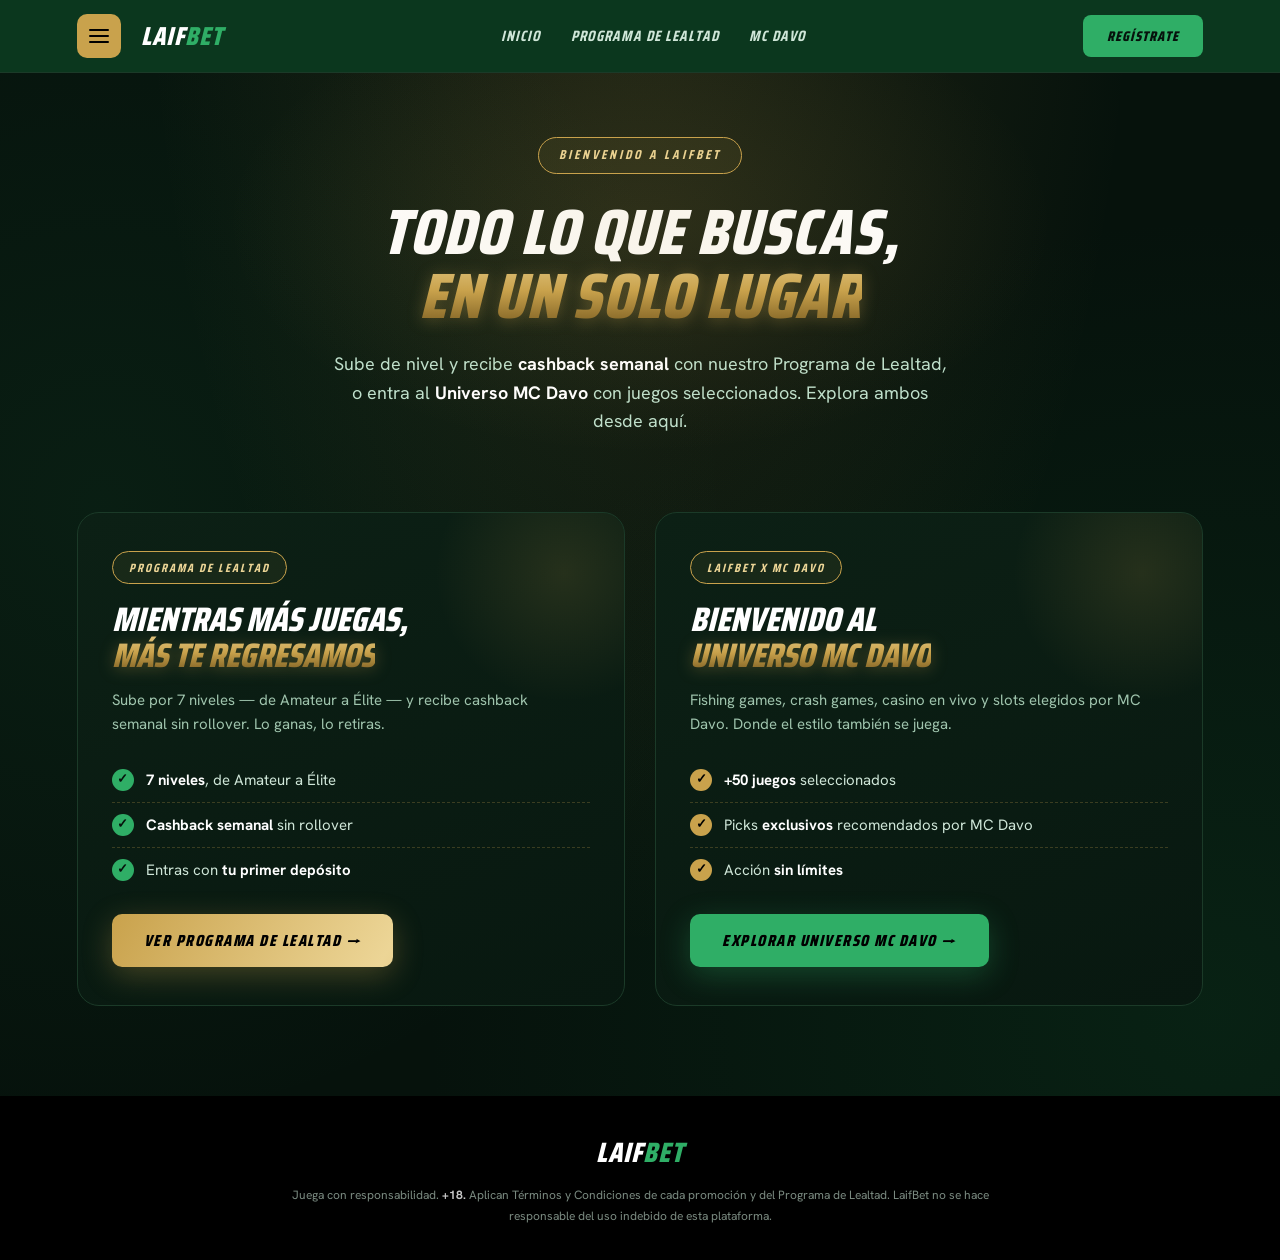
==== index.html @ 5bca25ac "Update title and meta description for LaifBet landing page; enhance navbar and hero section styles f" ====
<!DOCTYPE html>
<html lang="es">
<head>
<meta charset="UTF-8">
<meta name="viewport" content="width=device-width, initial-scale=1.0">
<title>LaifBet — Programa de Lealtad y Universo MC Davo</title>
<meta name="description" content="Todo LaifBet en un solo lugar: el Programa de Lealtad con cashback semanal y el Universo MC Davo con juegos seleccionados.">
<link rel="preconnect" href="https://fonts.googleapis.com">
<link rel="preconnect" href="https://fonts.gstatic.com" crossorigin>
<link href="https://fonts.googleapis.com/css2?family=Saira+Condensed:ital,wght@0,600;0,700;0,800;1,700;1,800&family=Hanken+Grotesk:wght@400;500;600;700;800&display=swap" rel="stylesheet">
<style>
  :root{
    --verde:#0F502B; --verde-osc:#0B371E; --negro:#000; --gris:#D9D9D9; --blanco:#fff;
    --verde-luz:#2FAE66; --oro:#C9A24C; --oro-brillo:#ECD596;
    --fondo:#06120C; --panel:#0C2015; --borde:#1B3A28;
  }
  *{box-sizing:border-box;margin:0;padding:0}
  html{scroll-behavior:smooth}
  body{font-family:'Hanken Grotesk',sans-serif;background:var(--fondo);color:#fff;line-height:1.6;overflow-x:hidden;
    background-image:
      radial-gradient(ellipse at 50% -10%, rgba(201,162,76,.14), transparent 55%),
      radial-gradient(circle at 8% 40%, rgba(47,174,102,.08), transparent 45%),
      radial-gradient(circle at 95% 80%, rgba(15,80,43,.25), transparent 50%);}
  a{color:inherit}
  .gold{background:linear-gradient(180deg,var(--oro-brillo) 0%,var(--oro) 45%,#8a6b2a 75%,var(--oro-brillo) 100%);-webkit-background-clip:text;background-clip:text;color:transparent;filter:drop-shadow(0 2px 8px rgba(201,162,76,.35))}

  /* ===== NAVBAR ===== */
  .topbar{background:var(--verde-osc);border-bottom:1px solid var(--borde);position:sticky;top:0;z-index:100}
  .topbar-inner{max-width:1300px;margin:0 auto;display:flex;align-items:center;justify-content:space-between;padding:14px 6vw;gap:20px}
  .burger{display:flex;flex-direction:column;justify-content:center;align-items:center;gap:4px;width:44px;height:44px;background:var(--oro);border:none;border-radius:10px;cursor:pointer;flex-shrink:0}
  .burger span{width:20px;height:2px;background:var(--negro);border-radius:2px}
  .logo{font-family:'Saira Condensed',sans-serif;font-style:italic;font-weight:800;font-size:26px;letter-spacing:1px;white-space:nowrap}
  .logo span{color:var(--verde-luz)}
  .main-nav{display:flex;gap:30px;flex:1;justify-content:center}
  .main-nav a{font-family:'Saira Condensed',sans-serif;font-style:italic;font-weight:700;text-transform:uppercase;letter-spacing:1px;font-size:15px;color:#cfe6d8;position:relative;text-decoration:none;padding:6px 0}
  .main-nav a:hover{color:var(--verde-luz)}
  .nav-cta{background:var(--verde-luz);color:var(--fondo);font-family:'Saira Condensed',sans-serif;font-style:italic;font-weight:800;text-transform:uppercase;letter-spacing:1px;padding:10px 24px;border-radius:8px;text-decoration:none;font-size:14px;transition:.2s;white-space:nowrap}
  .nav-cta:hover{background:var(--oro);color:var(--negro)}
  .mobile-nav{display:none;flex-direction:column;background:var(--verde-osc);border-top:1px solid var(--borde);padding:10px 6vw 20px}
  .mobile-nav a{padding:14px 0;font-family:'Saira Condensed',sans-serif;font-style:italic;font-weight:700;text-transform:uppercase;letter-spacing:1px;font-size:15px;color:#cfe6d8;border-bottom:1px solid var(--borde);text-decoration:none}
  .mobile-nav .nav-cta{display:inline-block;margin-top:14px;text-align:center}
  .topbar.open .mobile-nav{display:flex}

  /* ===== HERO ===== */
  .hero{text-align:center;padding:64px 6vw 56px;position:relative;max-width:1000px;margin:0 auto}
  .hero::before{content:"";position:absolute;top:-100px;left:50%;transform:translateX(-50%);width:900px;height:500px;
    background:radial-gradient(ellipse, rgba(201,162,76,.12) 0%, transparent 65%);pointer-events:none}
  .hero .kicker{display:inline-block;border:1px solid var(--oro);color:var(--oro-brillo);font-family:'Saira Condensed',sans-serif;font-style:italic;font-weight:700;letter-spacing:3px;text-transform:uppercase;font-size:13px;padding:7px 20px;border-radius:30px;margin-bottom:26px;background:rgba(201,162,76,.07)}
  .hero h1{font-family:'Saira Condensed',sans-serif;font-style:italic;font-weight:800;text-transform:uppercase;font-size:clamp(36px,6vw,64px);line-height:1;letter-spacing:1px}
  .hero .sub{max-width:620px;margin:22px auto 0;font-size:18px;color:#bfe0cc}
  .hero .sub b{color:#fff}

  /* ===== HUB SECTIONS ===== */
  .hub{padding:20px 6vw 90px;max-width:1300px;margin:0 auto}
  .hub-grid{display:grid;grid-template-columns:1fr 1fr;gap:30px}
  .hub-card{background:linear-gradient(160deg,var(--panel),#081810);border:1px solid var(--borde);border-radius:22px;padding:38px 34px;display:flex;flex-direction:column;position:relative;overflow:hidden;transition:.25s}
  .hub-card:hover{border-color:var(--oro);transform:translateY(-4px)}
  .hub-card::after{content:"";position:absolute;right:-70px;top:-70px;width:260px;height:260px;border-radius:50%;background:radial-gradient(circle,rgba(201,162,76,.14),transparent 70%);pointer-events:none}
  .hub-badge{display:inline-flex;align-self:flex-start;align-items:center;gap:8px;border:1px solid var(--oro);color:var(--oro-brillo);font-family:'Saira Condensed',sans-serif;font-style:italic;font-weight:700;letter-spacing:2px;text-transform:uppercase;font-size:12px;padding:6px 16px;border-radius:30px;background:rgba(201,162,76,.07);margin-bottom:18px}
  .hub-card h2{font-family:'Saira Condensed',sans-serif;font-style:italic;font-weight:800;text-transform:uppercase;font-size:clamp(26px,3vw,34px);line-height:1.05;margin-bottom:14px}
  .hub-card p{color:#9fc4ad;font-size:15px;max-width:460px}
  .checklist{list-style:none;margin:22px 0;position:relative;z-index:2}
  .checklist li{display:flex;align-items:flex-start;gap:12px;padding:10px 0;border-bottom:1px dashed rgba(201,162,76,.25);font-size:15px;color:#cfe6d8}
  .checklist li:last-child{border-bottom:none}
  .checklist li b{color:#fff}
  .check{flex-shrink:0;width:22px;height:22px;border-radius:50%;background:var(--verde-luz);color:var(--fondo);display:flex;align-items:center;justify-content:center;font-size:13px;font-weight:800;margin-top:1px}
  .hub-card.mcdavo .check{background:var(--oro);color:var(--negro)}
  .btn-cta{margin-top:auto;align-self:flex-start;background:linear-gradient(120deg,var(--oro) 0%,var(--oro-brillo) 50%,var(--oro) 100%);background-size:200%;color:var(--negro);font-family:'Saira Condensed',sans-serif;font-style:italic;font-weight:800;text-transform:uppercase;letter-spacing:1.5px;font-size:16px;padding:14px 32px;border-radius:10px;text-decoration:none;box-shadow:0 8px 30px rgba(201,162,76,.3);transition:.3s;position:relative;z-index:2}
  .btn-cta:hover{background-position:100%;transform:translateY(-2px)}
  .btn-cta.alt{background:var(--verde-luz);box-shadow:0 8px 30px rgba(47,174,102,.3)}
  .btn-cta.alt:hover{background:var(--oro);color:var(--negro)}

  /* ===== FOOTER ===== */
  footer{background:var(--negro);padding:34px 6vw;text-align:center}
  footer .logo{font-size:28px;margin-bottom:10px;justify-content:center;display:flex}
  footer .legal{font-size:12px;color:#7a8a80;max-width:720px;margin:0 auto;line-height:1.7}
  footer .legal b{color:#c9c9c9}

  @media(max-width:900px){
    .main-nav{display:none}
    .burger{display:flex}
    .topbar-inner > .nav-cta{display:none}
    .topbar-inner{justify-content:flex-start}
    .hub-grid{grid-template-columns:1fr}
  }
  @media(max-width:560px){
    .topbar-inner{padding:12px 5vw}
    .logo{font-size:22px}
    .hub-card{padding:30px 22px}
  }
</style>
</head>
<body>

<nav class="topbar" id="topbar">
  <div class="topbar-inner">
    <button class="burger" id="burgerBtn" aria-label="Abrir menú" aria-expanded="false">
      <span></span><span></span><span></span>
    </button>
    <div class="logo">LAIF<span>BET</span></div>
    <div class="main-nav">
      <a href="#inicio">Inicio</a>
      <a href="loyalty-program.html">Programa de Lealtad</a>
      <a href="mcddavo.html">MC Davo</a>
    </div>
    <a class="nav-cta" href="https://laifbet.mx">Regístrate</a>
  </div>
  <div class="mobile-nav" id="mobileNav">
    <a href="#inicio">Inicio</a>
    <a href="loyalty-program.html">Programa de Lealtad</a>
    <a href="mcddavo.html">MC Davo</a>
    <a class="nav-cta" href="https://laifbet.mx">Regístrate</a>
  </div>
</nav>

<header class="hero" id="inicio">
  <div class="kicker">Bienvenido a LaifBet</div>
  <h1>Todo lo que buscas,<br><span class="gold">en un solo lugar</span></h1>
  <p class="sub">Sube de nivel y recibe <b>cashback semanal</b> con nuestro Programa de Lealtad, o entra al <b>Universo MC Davo</b> con juegos seleccionados. Explora ambos desde aquí.</p>
</header>

<section class="hub">
  <div class="hub-grid">

    <article class="hub-card loyalty">
      <div class="hub-badge">Programa de Lealtad</div>
      <h2>Mientras más juegas,<br><span class="gold">más te regresamos</span></h2>
      <p>Sube por 7 niveles — de Amateur a Élite — y recibe cashback semanal sin rollover. Lo ganas, lo retiras.</p>
      <ul class="checklist">
        <li><span class="check">✓</span><span><b>7 niveles</b>, de Amateur a Élite</span></li>
        <li><span class="check">✓</span><span><b>Cashback semanal</b> sin rollover</span></li>
        <li><span class="check">✓</span><span>Entras con <b>tu primer depósito</b></span></li>
      </ul>
      <a class="btn-cta" href="loyalty-program.html">Ver Programa de Lealtad →</a>
    </article>

    <article class="hub-card mcdavo">
      <div class="hub-badge">LaifBet x MC Davo</div>
      <h2>Bienvenido al<br><span class="gold">Universo MC Davo</span></h2>
      <p>Fishing games, crash games, casino en vivo y slots elegidos por MC Davo. Donde el estilo también se juega.</p>
      <ul class="checklist">
        <li><span class="check">✓</span><span><b>+50 juegos</b> seleccionados</span></li>
        <li><span class="check">✓</span><span>Picks <b>exclusivos</b> recomendados por MC Davo</span></li>
        <li><span class="check">✓</span><span>Acción <b>sin límites</b></span></li>
      </ul>
      <a class="btn-cta alt" href="mcddavo.html">Explorar Universo MC Davo →</a>
    </article>

  </div>
</section>

<footer>
  <div class="logo">LAIF<span style="color:var(--verde-luz)">BET</span></div>
  <p class="legal">Juega con responsabilidad. <b>+18.</b> Aplican Términos y Condiciones de cada promoción y del Programa de Lealtad. LaifBet no se hace responsable del uso indebido de esta plataforma.</p>
</footer>

<script>
  const topbar = document.getElementById('topbar');
  const burgerBtn = document.getElementById('burgerBtn');
  burgerBtn.addEventListener('click', () => {
    const isOpen = topbar.classList.toggle('open');
    burgerBtn.setAttribute('aria-expanded', isOpen);
  });
  document.querySelectorAll('.mobile-nav a').forEach(a => {
    a.addEventListener('click', () => {
      topbar.classList.remove('open');
      burgerBtn.setAttribute('aria-expanded', 'false');
    });
  });
</script>

</body>
</html>
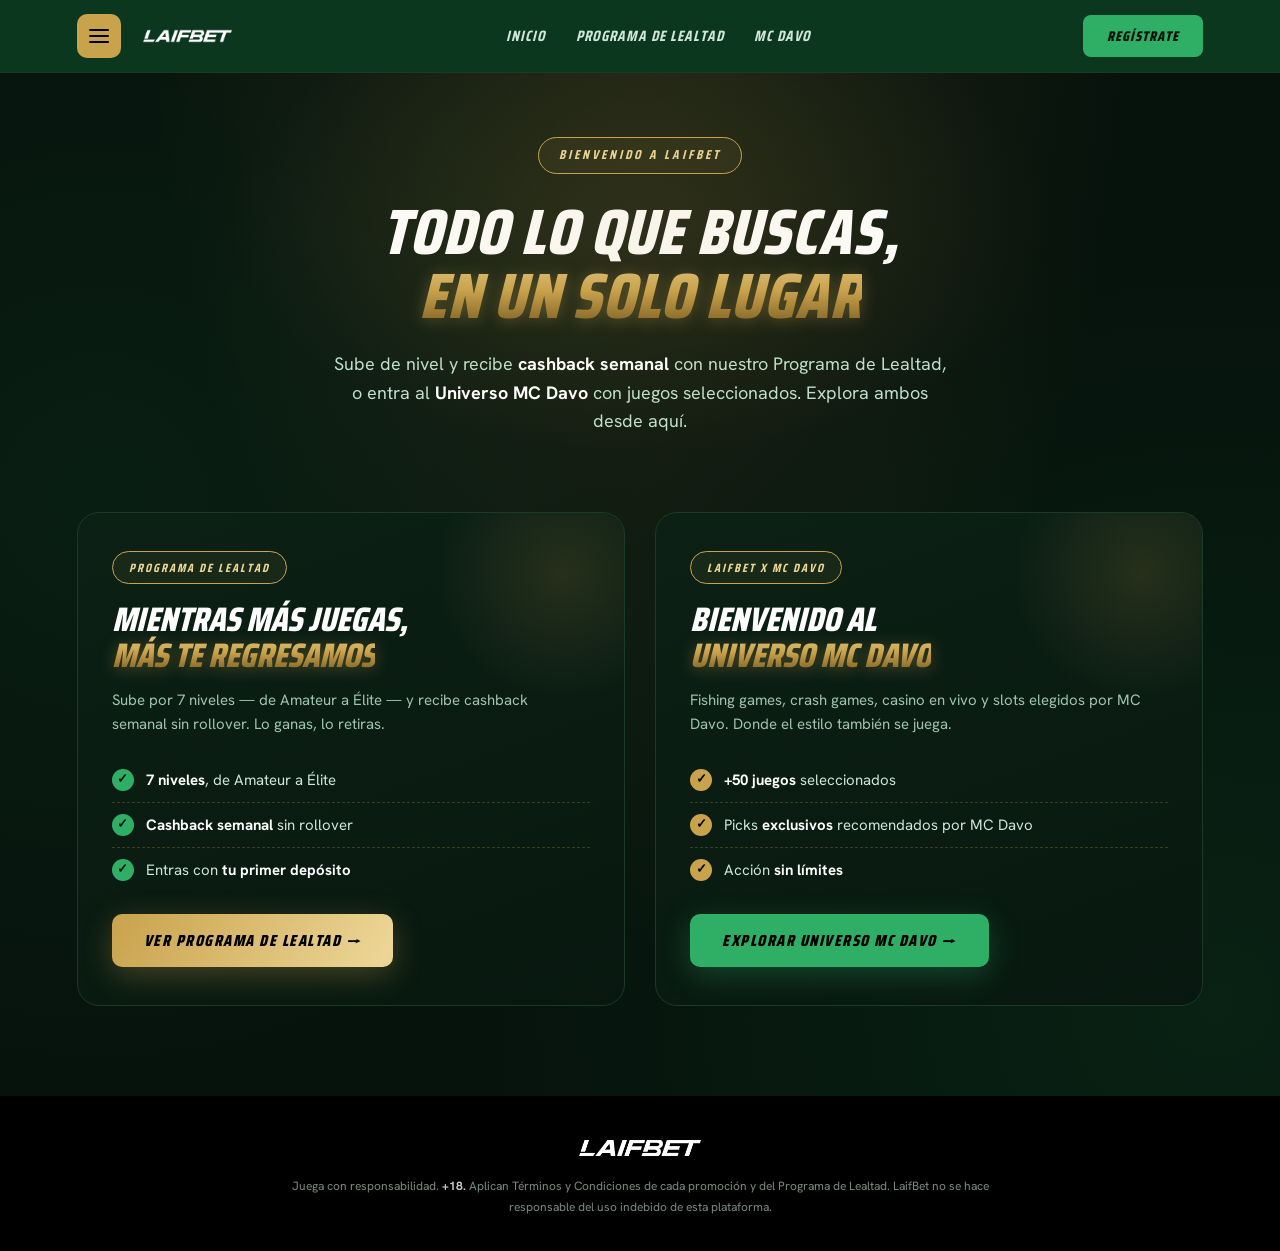
==== commit 7c889547: "Refactor styles by moving CSS from HTML files to separate stylesheets for index, loyalty program, an" ====
--- a/index.html
+++ b/index.html
@@ -8,87 +8,7 @@
 <link rel="preconnect" href="https://fonts.googleapis.com">
 <link rel="preconnect" href="https://fonts.gstatic.com" crossorigin>
 <link href="https://fonts.googleapis.com/css2?family=Saira+Condensed:ital,wght@0,600;0,700;0,800;1,700;1,800&family=Hanken+Grotesk:wght@400;500;600;700;800&display=swap" rel="stylesheet">
-<style>
-  :root{
-    --verde:#0F502B; --verde-osc:#0B371E; --negro:#000; --gris:#D9D9D9; --blanco:#fff;
-    --verde-luz:#2FAE66; --oro:#C9A24C; --oro-brillo:#ECD596;
-    --fondo:#06120C; --panel:#0C2015; --borde:#1B3A28;
-  }
-  *{box-sizing:border-box;margin:0;padding:0}
-  html{scroll-behavior:smooth}
-  body{font-family:'Hanken Grotesk',sans-serif;background:var(--fondo);color:#fff;line-height:1.6;overflow-x:hidden;
-    background-image:
-      radial-gradient(ellipse at 50% -10%, rgba(201,162,76,.14), transparent 55%),
-      radial-gradient(circle at 8% 40%, rgba(47,174,102,.08), transparent 45%),
-      radial-gradient(circle at 95% 80%, rgba(15,80,43,.25), transparent 50%);}
-  a{color:inherit}
-  .gold{background:linear-gradient(180deg,var(--oro-brillo) 0%,var(--oro) 45%,#8a6b2a 75%,var(--oro-brillo) 100%);-webkit-background-clip:text;background-clip:text;color:transparent;filter:drop-shadow(0 2px 8px rgba(201,162,76,.35))}
-
-  /* ===== NAVBAR ===== */
-  .topbar{background:var(--verde-osc);border-bottom:1px solid var(--borde);position:sticky;top:0;z-index:100}
-  .topbar-inner{max-width:1300px;margin:0 auto;display:flex;align-items:center;justify-content:space-between;padding:14px 6vw;gap:20px}
-  .burger{display:flex;flex-direction:column;justify-content:center;align-items:center;gap:4px;width:44px;height:44px;background:var(--oro);border:none;border-radius:10px;cursor:pointer;flex-shrink:0}
-  .burger span{width:20px;height:2px;background:var(--negro);border-radius:2px}
-  .logo{font-family:'Saira Condensed',sans-serif;font-style:italic;font-weight:800;font-size:26px;letter-spacing:1px;white-space:nowrap}
-  .logo span{color:var(--verde-luz)}
-  .main-nav{display:flex;gap:30px;flex:1;justify-content:center}
-  .main-nav a{font-family:'Saira Condensed',sans-serif;font-style:italic;font-weight:700;text-transform:uppercase;letter-spacing:1px;font-size:15px;color:#cfe6d8;position:relative;text-decoration:none;padding:6px 0}
-  .main-nav a:hover{color:var(--verde-luz)}
-  .nav-cta{background:var(--verde-luz);color:var(--fondo);font-family:'Saira Condensed',sans-serif;font-style:italic;font-weight:800;text-transform:uppercase;letter-spacing:1px;padding:10px 24px;border-radius:8px;text-decoration:none;font-size:14px;transition:.2s;white-space:nowrap}
-  .nav-cta:hover{background:var(--oro);color:var(--negro)}
-  .mobile-nav{display:none;flex-direction:column;background:var(--verde-osc);border-top:1px solid var(--borde);padding:10px 6vw 20px}
-  .mobile-nav a{padding:14px 0;font-family:'Saira Condensed',sans-serif;font-style:italic;font-weight:700;text-transform:uppercase;letter-spacing:1px;font-size:15px;color:#cfe6d8;border-bottom:1px solid var(--borde);text-decoration:none}
-  .mobile-nav .nav-cta{display:inline-block;margin-top:14px;text-align:center}
-  .topbar.open .mobile-nav{display:flex}
-
-  /* ===== HERO ===== */
-  .hero{text-align:center;padding:64px 6vw 56px;position:relative;max-width:1000px;margin:0 auto}
-  .hero::before{content:"";position:absolute;top:-100px;left:50%;transform:translateX(-50%);width:900px;height:500px;
-    background:radial-gradient(ellipse, rgba(201,162,76,.12) 0%, transparent 65%);pointer-events:none}
-  .hero .kicker{display:inline-block;border:1px solid var(--oro);color:var(--oro-brillo);font-family:'Saira Condensed',sans-serif;font-style:italic;font-weight:700;letter-spacing:3px;text-transform:uppercase;font-size:13px;padding:7px 20px;border-radius:30px;margin-bottom:26px;background:rgba(201,162,76,.07)}
-  .hero h1{font-family:'Saira Condensed',sans-serif;font-style:italic;font-weight:800;text-transform:uppercase;font-size:clamp(36px,6vw,64px);line-height:1;letter-spacing:1px}
-  .hero .sub{max-width:620px;margin:22px auto 0;font-size:18px;color:#bfe0cc}
-  .hero .sub b{color:#fff}
-
-  /* ===== HUB SECTIONS ===== */
-  .hub{padding:20px 6vw 90px;max-width:1300px;margin:0 auto}
-  .hub-grid{display:grid;grid-template-columns:1fr 1fr;gap:30px}
-  .hub-card{background:linear-gradient(160deg,var(--panel),#081810);border:1px solid var(--borde);border-radius:22px;padding:38px 34px;display:flex;flex-direction:column;position:relative;overflow:hidden;transition:.25s}
-  .hub-card:hover{border-color:var(--oro);transform:translateY(-4px)}
-  .hub-card::after{content:"";position:absolute;right:-70px;top:-70px;width:260px;height:260px;border-radius:50%;background:radial-gradient(circle,rgba(201,162,76,.14),transparent 70%);pointer-events:none}
-  .hub-badge{display:inline-flex;align-self:flex-start;align-items:center;gap:8px;border:1px solid var(--oro);color:var(--oro-brillo);font-family:'Saira Condensed',sans-serif;font-style:italic;font-weight:700;letter-spacing:2px;text-transform:uppercase;font-size:12px;padding:6px 16px;border-radius:30px;background:rgba(201,162,76,.07);margin-bottom:18px}
-  .hub-card h2{font-family:'Saira Condensed',sans-serif;font-style:italic;font-weight:800;text-transform:uppercase;font-size:clamp(26px,3vw,34px);line-height:1.05;margin-bottom:14px}
-  .hub-card p{color:#9fc4ad;font-size:15px;max-width:460px}
-  .checklist{list-style:none;margin:22px 0;position:relative;z-index:2}
-  .checklist li{display:flex;align-items:flex-start;gap:12px;padding:10px 0;border-bottom:1px dashed rgba(201,162,76,.25);font-size:15px;color:#cfe6d8}
-  .checklist li:last-child{border-bottom:none}
-  .checklist li b{color:#fff}
-  .check{flex-shrink:0;width:22px;height:22px;border-radius:50%;background:var(--verde-luz);color:var(--fondo);display:flex;align-items:center;justify-content:center;font-size:13px;font-weight:800;margin-top:1px}
-  .hub-card.mcdavo .check{background:var(--oro);color:var(--negro)}
-  .btn-cta{margin-top:auto;align-self:flex-start;background:linear-gradient(120deg,var(--oro) 0%,var(--oro-brillo) 50%,var(--oro) 100%);background-size:200%;color:var(--negro);font-family:'Saira Condensed',sans-serif;font-style:italic;font-weight:800;text-transform:uppercase;letter-spacing:1.5px;font-size:16px;padding:14px 32px;border-radius:10px;text-decoration:none;box-shadow:0 8px 30px rgba(201,162,76,.3);transition:.3s;position:relative;z-index:2}
-  .btn-cta:hover{background-position:100%;transform:translateY(-2px)}
-  .btn-cta.alt{background:var(--verde-luz);box-shadow:0 8px 30px rgba(47,174,102,.3)}
-  .btn-cta.alt:hover{background:var(--oro);color:var(--negro)}
-
-  /* ===== FOOTER ===== */
-  footer{background:var(--negro);padding:34px 6vw;text-align:center}
-  footer .logo{font-size:28px;margin-bottom:10px;justify-content:center;display:flex}
-  footer .legal{font-size:12px;color:#7a8a80;max-width:720px;margin:0 auto;line-height:1.7}
-  footer .legal b{color:#c9c9c9}
-
-  @media(max-width:900px){
-    .main-nav{display:none}
-    .burger{display:flex}
-    .topbar-inner > .nav-cta{display:none}
-    .topbar-inner{justify-content:flex-start}
-    .hub-grid{grid-template-columns:1fr}
-  }
-  @media(max-width:560px){
-    .topbar-inner{padding:12px 5vw}
-    .logo{font-size:22px}
-    .hub-card{padding:30px 22px}
-  }
-</style>
+<link rel="stylesheet" href="css/index.css">
 </head>
 <body>
 
@@ -97,7 +17,7 @@
     <button class="burger" id="burgerBtn" aria-label="Abrir menú" aria-expanded="false">
       <span></span><span></span><span></span>
     </button>
-    <div class="logo">LAIF<span>BET</span></div>
+    <a href="index.html" class="logo"><img src="images/logo.webp" alt="LaifBet" style="height:26px;display:block"></a>
     <div class="main-nav">
       <a href="#inicio">Inicio</a>
       <a href="loyalty-program.html">Programa de Lealtad</a>
@@ -150,24 +70,10 @@
 </section>
 
 <footer>
-  <div class="logo">LAIF<span style="color:var(--verde-luz)">BET</span></div>
+  <a href="index.html" class="logo"><img src="images/logo.webp" alt="LaifBet" style="height:36px;display:block;margin:0 auto"></a>
   <p class="legal">Juega con responsabilidad. <b>+18.</b> Aplican Términos y Condiciones de cada promoción y del Programa de Lealtad. LaifBet no se hace responsable del uso indebido de esta plataforma.</p>
 </footer>
 
-<script>
-  const topbar = document.getElementById('topbar');
-  const burgerBtn = document.getElementById('burgerBtn');
-  burgerBtn.addEventListener('click', () => {
-    const isOpen = topbar.classList.toggle('open');
-    burgerBtn.setAttribute('aria-expanded', isOpen);
-  });
-  document.querySelectorAll('.mobile-nav a').forEach(a => {
-    a.addEventListener('click', () => {
-      topbar.classList.remove('open');
-      burgerBtn.setAttribute('aria-expanded', 'false');
-    });
-  });
-</script>
-
+<script src="js/index.js"></script>
 </body>
 </html>
--- a/css/index.css
+++ b/css/index.css
@@ -0,0 +1,79 @@
+  :root{
+    --verde:#0F502B; --verde-osc:#0B371E; --negro:#000; --gris:#D9D9D9; --blanco:#fff;
+    --verde-luz:#2FAE66; --oro:#C9A24C; --oro-brillo:#ECD596;
+    --fondo:#06120C; --panel:#0C2015; --borde:#1B3A28;
+  }
+  *{box-sizing:border-box;margin:0;padding:0}
+  html{scroll-behavior:smooth}
+  body{font-family:'Hanken Grotesk',sans-serif;background:var(--fondo);color:#fff;line-height:1.6;overflow-x:hidden;
+    background-image:
+      radial-gradient(ellipse at 50% -10%, rgba(201,162,76,.14), transparent 55%),
+      radial-gradient(circle at 8% 40%, rgba(47,174,102,.08), transparent 45%),
+      radial-gradient(circle at 95% 80%, rgba(15,80,43,.25), transparent 50%);}
+  a{color:inherit}
+  .gold{background:linear-gradient(180deg,var(--oro-brillo) 0%,var(--oro) 45%,#8a6b2a 75%,var(--oro-brillo) 100%);-webkit-background-clip:text;background-clip:text;color:transparent;filter:drop-shadow(0 2px 8px rgba(201,162,76,.35))}
+
+  /* ===== NAVBAR ===== */
+  .topbar{background:var(--verde-osc);border-bottom:1px solid var(--borde);position:sticky;top:0;z-index:100}
+  .topbar-inner{max-width:1300px;margin:0 auto;display:flex;align-items:center;justify-content:space-between;padding:14px 6vw;gap:20px}
+  .burger{display:flex;flex-direction:column;justify-content:center;align-items:center;gap:4px;width:44px;height:44px;background:var(--oro);border:none;border-radius:10px;cursor:pointer;flex-shrink:0}
+  .burger span{width:20px;height:2px;background:var(--negro);border-radius:2px}
+  .logo{font-family:'Saira Condensed',sans-serif;font-style:italic;font-weight:800;font-size:26px;letter-spacing:1px;white-space:nowrap;text-decoration:none}
+  .logo span{color:var(--verde-luz)}
+  .main-nav{display:flex;gap:30px;flex:1;justify-content:center}
+  .main-nav a{font-family:'Saira Condensed',sans-serif;font-style:italic;font-weight:700;text-transform:uppercase;letter-spacing:1px;font-size:15px;color:#cfe6d8;position:relative;text-decoration:none;padding:6px 0}
+  .main-nav a:hover{color:var(--verde-luz)}
+  .nav-cta{background:var(--verde-luz);color:var(--fondo);font-family:'Saira Condensed',sans-serif;font-style:italic;font-weight:800;text-transform:uppercase;letter-spacing:1px;padding:10px 24px;border-radius:8px;text-decoration:none;font-size:14px;transition:.2s;white-space:nowrap}
+  .nav-cta:hover{background:var(--oro);color:var(--negro)}
+  .mobile-nav{display:none;flex-direction:column;background:var(--verde-osc);border-top:1px solid var(--borde);padding:10px 6vw 20px}
+  .mobile-nav a{padding:14px 0;font-family:'Saira Condensed',sans-serif;font-style:italic;font-weight:700;text-transform:uppercase;letter-spacing:1px;font-size:15px;color:#cfe6d8;border-bottom:1px solid var(--borde);text-decoration:none}
+  .mobile-nav .nav-cta{display:inline-block;margin-top:14px;text-align:center}
+  .topbar.open .mobile-nav{display:flex}
+
+  /* ===== HERO ===== */
+  .hero{text-align:center;padding:64px 6vw 56px;position:relative;max-width:1000px;margin:0 auto}
+  .hero::before{content:"";position:absolute;top:-100px;left:50%;transform:translateX(-50%);width:900px;height:500px;
+    background:radial-gradient(ellipse, rgba(201,162,76,.12) 0%, transparent 65%);pointer-events:none}
+  .hero .kicker{display:inline-block;border:1px solid var(--oro);color:var(--oro-brillo);font-family:'Saira Condensed',sans-serif;font-style:italic;font-weight:700;letter-spacing:3px;text-transform:uppercase;font-size:13px;padding:7px 20px;border-radius:30px;margin-bottom:26px;background:rgba(201,162,76,.07)}
+  .hero h1{font-family:'Saira Condensed',sans-serif;font-style:italic;font-weight:800;text-transform:uppercase;font-size:clamp(36px,6vw,64px);line-height:1;letter-spacing:1px}
+  .hero .sub{max-width:620px;margin:22px auto 0;font-size:18px;color:#bfe0cc}
+  .hero .sub b{color:#fff}
+
+  /* ===== HUB SECTIONS ===== */
+  .hub{padding:20px 6vw 90px;max-width:1300px;margin:0 auto}
+  .hub-grid{display:grid;grid-template-columns:1fr 1fr;gap:30px}
+  .hub-card{background:linear-gradient(160deg,var(--panel),#081810);border:1px solid var(--borde);border-radius:22px;padding:38px 34px;display:flex;flex-direction:column;position:relative;overflow:hidden;transition:.25s}
+  .hub-card:hover{border-color:var(--oro);transform:translateY(-4px)}
+  .hub-card::after{content:"";position:absolute;right:-70px;top:-70px;width:260px;height:260px;border-radius:50%;background:radial-gradient(circle,rgba(201,162,76,.14),transparent 70%);pointer-events:none}
+  .hub-badge{display:inline-flex;align-self:flex-start;align-items:center;gap:8px;border:1px solid var(--oro);color:var(--oro-brillo);font-family:'Saira Condensed',sans-serif;font-style:italic;font-weight:700;letter-spacing:2px;text-transform:uppercase;font-size:12px;padding:6px 16px;border-radius:30px;background:rgba(201,162,76,.07);margin-bottom:18px}
+  .hub-card h2{font-family:'Saira Condensed',sans-serif;font-style:italic;font-weight:800;text-transform:uppercase;font-size:clamp(26px,3vw,34px);line-height:1.05;margin-bottom:14px}
+  .hub-card p{color:#9fc4ad;font-size:15px;max-width:460px}
+  .checklist{list-style:none;margin:22px 0;position:relative;z-index:2}
+  .checklist li{display:flex;align-items:flex-start;gap:12px;padding:10px 0;border-bottom:1px dashed rgba(201,162,76,.25);font-size:15px;color:#cfe6d8}
+  .checklist li:last-child{border-bottom:none}
+  .checklist li b{color:#fff}
+  .check{flex-shrink:0;width:22px;height:22px;border-radius:50%;background:var(--verde-luz);color:var(--fondo);display:flex;align-items:center;justify-content:center;font-size:13px;font-weight:800;margin-top:1px}
+  .hub-card.mcdavo .check{background:var(--oro);color:var(--negro)}
+  .btn-cta{margin-top:auto;align-self:flex-start;background:linear-gradient(120deg,var(--oro) 0%,var(--oro-brillo) 50%,var(--oro) 100%);background-size:200%;color:var(--negro);font-family:'Saira Condensed',sans-serif;font-style:italic;font-weight:800;text-transform:uppercase;letter-spacing:1.5px;font-size:16px;padding:14px 32px;border-radius:10px;text-decoration:none;box-shadow:0 8px 30px rgba(201,162,76,.3);transition:.3s;position:relative;z-index:2}
+  .btn-cta:hover{background-position:100%;transform:translateY(-2px)}
+  .btn-cta.alt{background:var(--verde-luz);box-shadow:0 8px 30px rgba(47,174,102,.3)}
+  .btn-cta.alt:hover{background:var(--oro);color:var(--negro)}
+
+  /* ===== FOOTER ===== */
+  footer{background:var(--negro);padding:34px 6vw;text-align:center}
+  footer .logo{font-size:28px;margin-bottom:10px;justify-content:center;display:flex}
+  footer .legal{font-size:12px;color:#7a8a80;max-width:720px;margin:0 auto;line-height:1.7}
+  footer .legal b{color:#c9c9c9}
+
+  @media(max-width:900px){
+    .main-nav{display:none}
+    .burger{display:flex}
+    .topbar-inner > .nav-cta{display:none}
+    .topbar-inner{justify-content:flex-start}
+    .hub-grid{grid-template-columns:1fr}
+  }
+  @media(max-width:560px){
+    .topbar-inner{padding:12px 5vw}
+    .logo{font-size:22px}
+    .hub-card{padding:30px 22px}
+  }
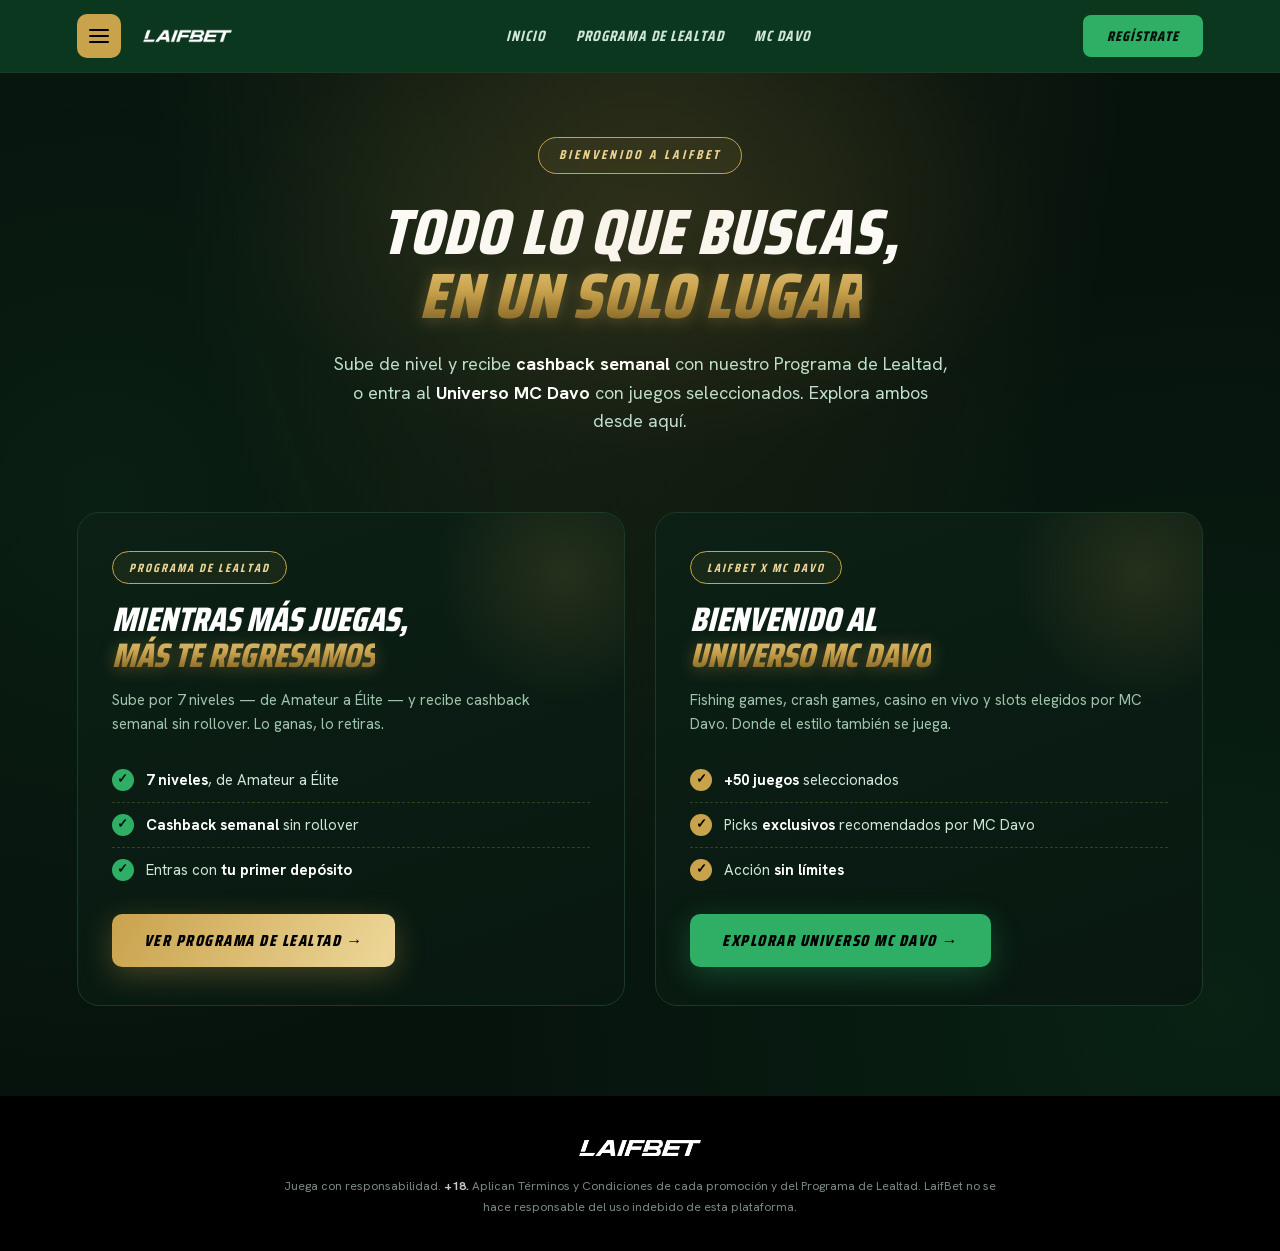
==== commit 942cf8c0: "Update HTML files to include background color and preload font assets; replace Google Fonts links wi" ====
--- a/index.html
+++ b/index.html
@@ -1,13 +1,13 @@
 <!DOCTYPE html>
-<html lang="es">
+<html lang="es" style="background:#06120C">
 <head>
 <meta charset="UTF-8">
 <meta name="viewport" content="width=device-width, initial-scale=1.0">
 <title>LaifBet — Programa de Lealtad y Universo MC Davo</title>
 <meta name="description" content="Todo LaifBet en un solo lugar: el Programa de Lealtad con cashback semanal y el Universo MC Davo con juegos seleccionados.">
-<link rel="preconnect" href="https://fonts.googleapis.com">
-<link rel="preconnect" href="https://fonts.gstatic.com" crossorigin>
-<link href="https://fonts.googleapis.com/css2?family=Saira+Condensed:ital,wght@0,600;0,700;0,800;1,700;1,800&family=Hanken+Grotesk:wght@400;500;600;700;800&display=swap" rel="stylesheet">
+<link rel="preload" href="fonts/hanken-grotesk-400-800.woff2" as="font" type="font/woff2" crossorigin>
+<link rel="preload" href="fonts/saira-condensed-800.woff2" as="font" type="font/woff2" crossorigin>
+<link rel="stylesheet" href="css/fonts.css">
 <link rel="stylesheet" href="css/index.css">
 </head>
 <body>
--- a/css/fonts.css
+++ b/css/fonts.css
@@ -0,0 +1,28 @@
+@font-face{
+  font-family:'Hanken Grotesk';
+  font-style:normal;
+  font-weight:400 800;
+  font-display:swap;
+  src:url('../fonts/hanken-grotesk-400-800.woff2') format('woff2');
+}
+@font-face{
+  font-family:'Saira Condensed';
+  font-style:normal;
+  font-weight:600;
+  font-display:swap;
+  src:url('../fonts/saira-condensed-600.woff2') format('woff2');
+}
+@font-face{
+  font-family:'Saira Condensed';
+  font-style:normal;
+  font-weight:700;
+  font-display:swap;
+  src:url('../fonts/saira-condensed-700.woff2') format('woff2');
+}
+@font-face{
+  font-family:'Saira Condensed';
+  font-style:normal;
+  font-weight:800;
+  font-display:swap;
+  src:url('../fonts/saira-condensed-800.woff2') format('woff2');
+}
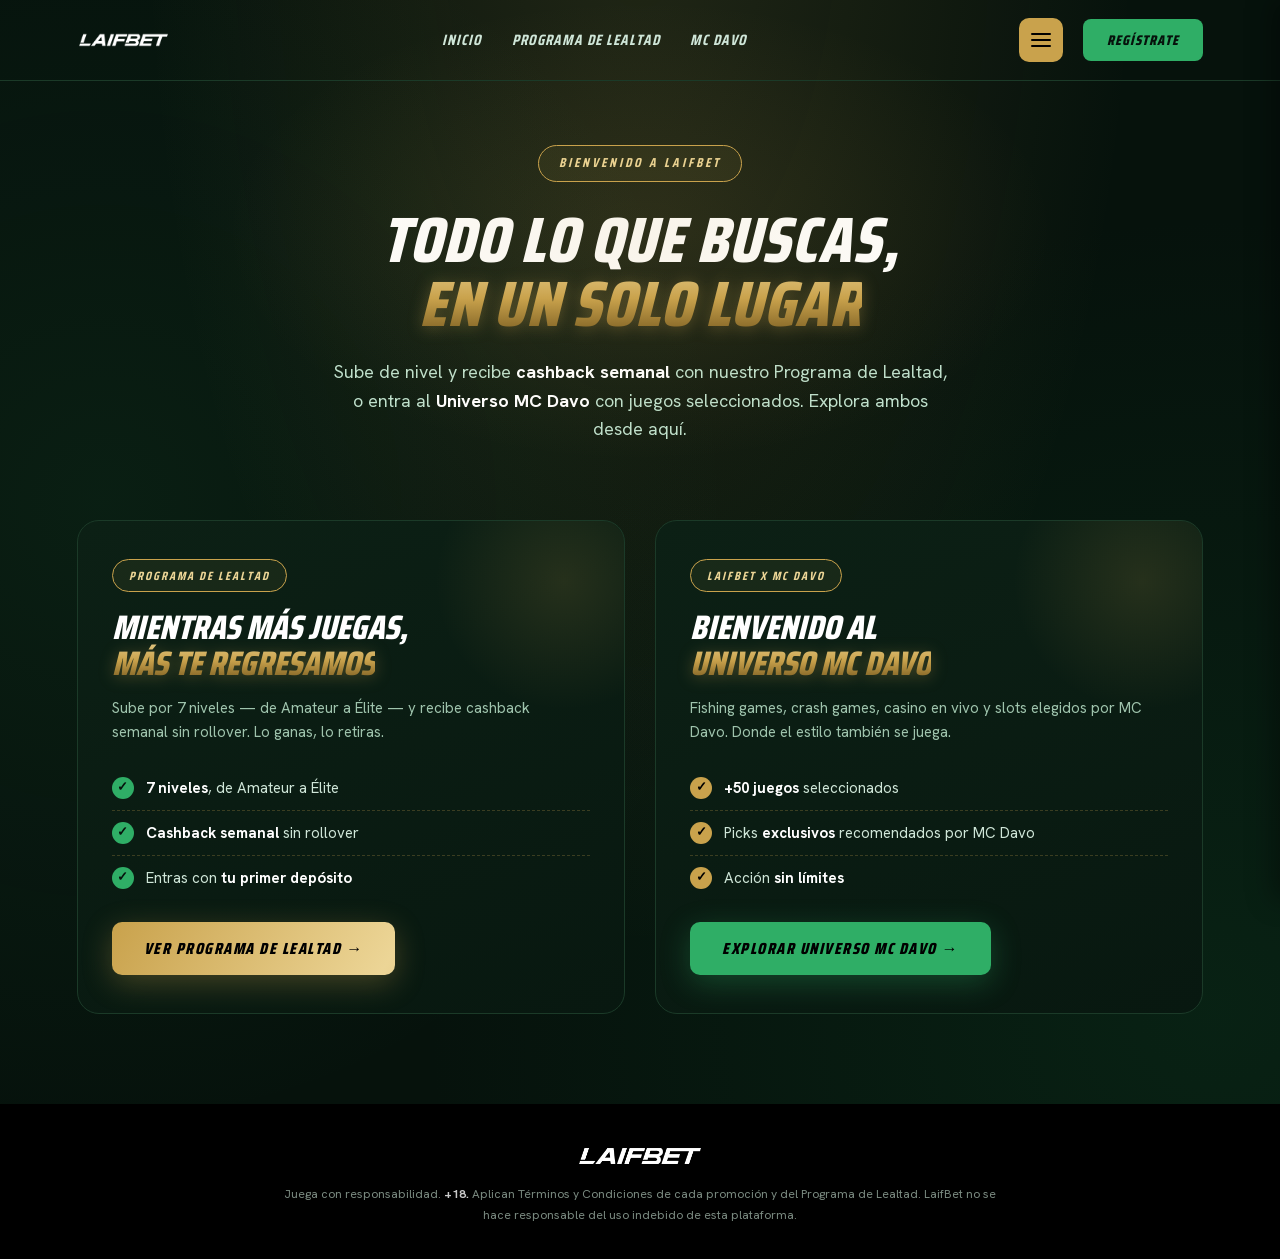
==== commit ac349f2d: "Refactor navigation structure and styles for improved mobile experience. Update HTML to reposition m" ====
--- a/index.html
+++ b/index.html
@@ -14,24 +14,24 @@
 
 <nav class="topbar" id="topbar">
   <div class="topbar-inner">
-    <button class="burger" id="burgerBtn" aria-label="Abrir menú" aria-expanded="false">
-      <span></span><span></span><span></span>
-    </button>
     <a href="index.html" class="logo"><img src="images/logo.webp" alt="LaifBet" style="height:26px;display:block"></a>
     <div class="main-nav">
       <a href="#inicio">Inicio</a>
       <a href="loyalty-program.html">Programa de Lealtad</a>
       <a href="mcddavo.html">MC Davo</a>
     </div>
-    <a class="nav-cta" href="https://laifbet.mx">Regístrate</a>
-  </div>
-  <div class="mobile-nav" id="mobileNav">
-    <a href="#inicio">Inicio</a>
-    <a href="loyalty-program.html">Programa de Lealtad</a>
-    <a href="mcddavo.html">MC Davo</a>
+    <button class="burger" id="burgerBtn" aria-label="Abrir menú" aria-expanded="false">
+      <span></span><span></span><span></span>
+    </button>
     <a class="nav-cta" href="https://laifbet.mx">Regístrate</a>
   </div>
 </nav>
+<div class="mobile-nav" id="mobileNav">
+  <a href="#inicio">Inicio</a>
+  <a href="loyalty-program.html">Programa de Lealtad</a>
+  <a href="mcddavo.html">MC Davo</a>
+  <a class="nav-cta" href="https://laifbet.mx">Regístrate</a>
+</div>
 
 <header class="hero" id="inicio">
   <div class="kicker">Bienvenido a LaifBet</div>
@@ -74,6 +74,6 @@
   <p class="legal">Juega con responsabilidad. <b>+18.</b> Aplican Términos y Condiciones de cada promoción y del Programa de Lealtad. LaifBet no se hace responsable del uso indebido de esta plataforma.</p>
 </footer>
 
-<script src="js/index.js"></script>
+<script src="js/nav.js"></script>
 </body>
 </html>
--- a/css/index.css
+++ b/css/index.css
@@ -14,8 +14,9 @@
   .gold{background:linear-gradient(180deg,var(--oro-brillo) 0%,var(--oro) 45%,#8a6b2a 75%,var(--oro-brillo) 100%);-webkit-background-clip:text;background-clip:text;color:transparent;filter:drop-shadow(0 2px 8px rgba(201,162,76,.35))}
 
   /* ===== NAVBAR ===== */
-  .topbar{background:var(--verde-osc);border-bottom:1px solid var(--borde);position:sticky;top:0;z-index:100}
-  .topbar-inner{max-width:1300px;margin:0 auto;display:flex;align-items:center;justify-content:space-between;padding:14px 6vw;gap:20px}
+  .topbar{border-bottom:1px solid var(--borde);position:fixed;top:0;left:0;width:100%;z-index:100;background:transparent;transition:background .3s ease,border-color .3s ease}
+  .topbar.scrolled{background:rgba(0,0,0,.92);border-bottom-color:var(--oro);backdrop-filter:blur(6px)}
+  .topbar-inner{max-width:1300px;margin:0 auto;display:flex;align-items:center;justify-content:space-between;padding:18px 6vw;gap:20px}
   .burger{display:flex;flex-direction:column;justify-content:center;align-items:center;gap:4px;width:44px;height:44px;background:var(--oro);border:none;border-radius:10px;cursor:pointer;flex-shrink:0}
   .burger span{width:20px;height:2px;background:var(--negro);border-radius:2px}
   .logo{font-family:'Saira Condensed',sans-serif;font-style:italic;font-weight:800;font-size:26px;letter-spacing:1px;white-space:nowrap;text-decoration:none}
@@ -25,14 +26,15 @@
   .main-nav a:hover{color:var(--verde-luz)}
   .nav-cta{background:var(--verde-luz);color:var(--fondo);font-family:'Saira Condensed',sans-serif;font-style:italic;font-weight:800;text-transform:uppercase;letter-spacing:1px;padding:10px 24px;border-radius:8px;text-decoration:none;font-size:14px;transition:.2s;white-space:nowrap}
   .nav-cta:hover{background:var(--oro);color:var(--negro)}
-  .mobile-nav{display:none;flex-direction:column;background:var(--verde-osc);border-top:1px solid var(--borde);padding:10px 6vw 20px}
+  .mobile-nav{position:fixed;top:0;right:0;height:100vh;height:100dvh;width:min(80vw,320px);display:flex;flex-direction:column;background:var(--verde-osc);border-left:1px solid var(--borde);padding:90px 24px 24px;transform:translateX(100%);transition:transform .3s ease;z-index:200;overflow-y:auto;box-shadow:-8px 0 24px rgba(0,0,0,.35)}
   .mobile-nav a{padding:14px 0;font-family:'Saira Condensed',sans-serif;font-style:italic;font-weight:700;text-transform:uppercase;letter-spacing:1px;font-size:15px;color:#cfe6d8;border-bottom:1px solid var(--borde);text-decoration:none}
-  .mobile-nav .nav-cta{display:inline-block;margin-top:14px;text-align:center}
-  .topbar.open .mobile-nav{display:flex}
+  .mobile-nav .nav-cta{display:inline-block;order:-1;margin-bottom:14px;text-align:center;border-bottom:none;background:var(--oro);color:var(--negro)}
+  .mobile-nav .nav-cta:hover{background:var(--oro-brillo)}
+  .topbar.open + .mobile-nav{transform:translateX(0)}
 
   /* ===== HERO ===== */
   .hero{text-align:center;padding:64px 6vw 56px;position:relative;max-width:1000px;margin:0 auto}
-  .hero::before{content:"";position:absolute;top:-100px;left:50%;transform:translateX(-50%);width:900px;height:500px;
+  .hero::before{content:"";position:absolute;top:-100px;left:50%;transform:translateX(-50%);width:min(900px,100vw);height:500px;
     background:radial-gradient(ellipse, rgba(201,162,76,.12) 0%, transparent 65%);pointer-events:none}
   .hero .kicker{display:inline-block;border:1px solid var(--oro);color:var(--oro-brillo);font-family:'Saira Condensed',sans-serif;font-style:italic;font-weight:700;letter-spacing:3px;text-transform:uppercase;font-size:13px;padding:7px 20px;border-radius:30px;margin-bottom:26px;background:rgba(201,162,76,.07)}
   .hero h1{font-family:'Saira Condensed',sans-serif;font-style:italic;font-weight:800;text-transform:uppercase;font-size:clamp(36px,6vw,64px);line-height:1;letter-spacing:1px}
@@ -69,11 +71,9 @@
     .main-nav{display:none}
     .burger{display:flex}
     .topbar-inner > .nav-cta{display:none}
-    .topbar-inner{justify-content:flex-start}
     .hub-grid{grid-template-columns:1fr}
   }
   @media(max-width:560px){
-    .topbar-inner{padding:12px 5vw}
     .logo{font-size:22px}
     .hub-card{padding:30px 22px}
   }
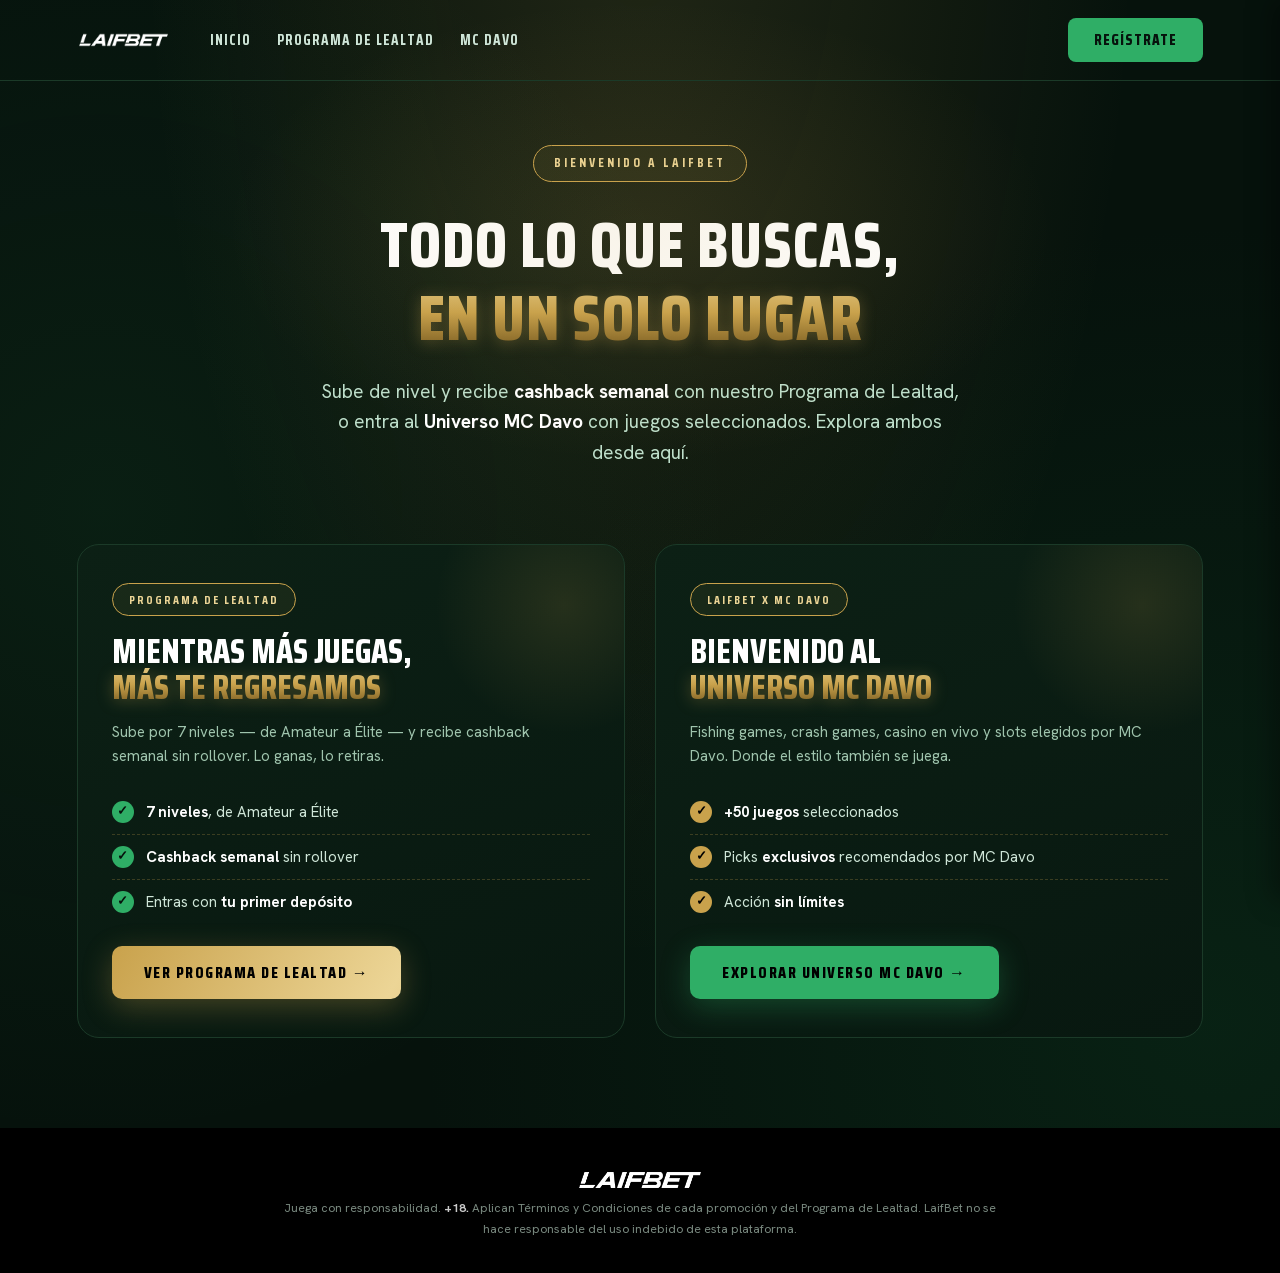
==== commit 34d73e39: "Add base.css for shared styles across pages; update HTML files to include new stylesheet and improve" ====
--- a/index.html
+++ b/index.html
@@ -8,23 +8,22 @@
 <link rel="preload" href="fonts/hanken-grotesk-400-800.woff2" as="font" type="font/woff2" crossorigin>
 <link rel="preload" href="fonts/saira-condensed-800.woff2" as="font" type="font/woff2" crossorigin>
 <link rel="stylesheet" href="css/fonts.css">
+<link rel="stylesheet" href="css/base.css">
 <link rel="stylesheet" href="css/index.css">
 </head>
 <body>
 
 <nav class="topbar" id="topbar">
-  <div class="topbar-inner">
-    <a href="index.html" class="logo"><img src="images/logo.webp" alt="LaifBet" style="height:26px;display:block"></a>
-    <div class="main-nav">
-      <a href="#inicio">Inicio</a>
-      <a href="loyalty-program.html">Programa de Lealtad</a>
-      <a href="mcddavo.html">MC Davo</a>
-    </div>
-    <button class="burger" id="burgerBtn" aria-label="Abrir menú" aria-expanded="false">
-      <span></span><span></span><span></span>
-    </button>
-    <a class="nav-cta" href="https://laifbet.mx">Regístrate</a>
+  <a href="index.html" class="logo"><img src="images/logo.webp" alt="LaifBet" style="height:26px;display:block"></a>
+  <div class="main-nav">
+    <a href="#inicio">Inicio</a>
+    <a href="loyalty-program.html">Programa de Lealtad</a>
+    <a href="mcddavo.html">MC Davo</a>
   </div>
+  <button class="burger" id="burgerBtn" aria-label="Abrir menú" aria-expanded="false">
+    <span></span><span></span><span></span>
+  </button>
+  <a class="nav-cta" href="https://laifbet.mx">Regístrate</a>
 </nav>
 <div class="mobile-nav" id="mobileNav">
   <a href="#inicio">Inicio</a>
--- a/css/base.css
+++ b/css/base.css
@@ -0,0 +1,70 @@
+/* ===== SHARED ACROSS ALL PAGES (index, loyalty-program, mcddavo) ===== */
+
+:root{
+  --verde:#0F502B; --verde-osc:#0B371E; --negro:#000; --gris:#D9D9D9; --blanco:#fff;
+  --verde-luz:#2FAE66; --oro:#C9A24C; --oro-brillo:#ECD596;
+  --fondo:#06120C; --panel:#0C2015; --borde:#1B3A28;
+}
+*{box-sizing:border-box;margin:0;padding:0}
+html{scroll-behavior:smooth}
+body{font-family:'Hanken Grotesk',sans-serif;background:var(--fondo);color:#fff;line-height:1.6;overflow-x:hidden;
+  background-image:
+    radial-gradient(ellipse at 50% -10%, rgba(201,162,76,.14), transparent 55%),
+    radial-gradient(circle at 8% 40%, rgba(47,174,102,.08), transparent 45%),
+    radial-gradient(circle at 95% 80%, rgba(15,80,43,.25), transparent 50%);}
+a{color:inherit}
+.gold{background:linear-gradient(180deg,var(--oro-brillo) 0%,var(--oro) 45%,#8a6b2a 75%,var(--oro-brillo) 100%);-webkit-background-clip:text;background-clip:text;color:transparent;filter:drop-shadow(0 2px 8px rgba(201,162,76,.35))}
+
+/* ===== NAVBAR ===== */
+.topbar{display:flex;align-items:center;gap:40px;padding:18px 6vw;position:fixed;top:0;left:0;width:100%;z-index:100;border-bottom:1px solid var(--borde);background:transparent;transition:background .3s ease,border-color .3s ease}
+.topbar.scrolled{background:rgba(0,0,0,.92);border-bottom-color:var(--oro);backdrop-filter:blur(6px)}
+.logo{font-family:'Saira Condensed',sans-serif;font-style:normal;font-weight:800;font-size:28px;letter-spacing:1px;white-space:nowrap;text-decoration:none}
+.logo span{color:var(--verde-luz)}
+.main-nav{display:flex;gap:26px}
+.main-nav a{font-family:'Saira Condensed',sans-serif;font-style:normal;font-weight:700;text-transform:uppercase;letter-spacing:1px;font-size:15px;color:#cfe6d8;text-decoration:none;padding:6px 0}
+.main-nav a:hover,.main-nav a.active{color:var(--verde-luz)}
+.burger{display:none;flex-direction:column;justify-content:center;align-items:center;gap:4px;width:44px;height:44px;background:var(--oro);border:none;border-radius:10px;cursor:pointer;flex-shrink:0}
+.burger span{width:20px;height:2px;background:var(--negro);border-radius:2px}
+.nav-cta{background:var(--verde-luz);color:var(--fondo);font-family:'Saira Condensed',sans-serif;font-style:normal;font-weight:800;text-transform:uppercase;letter-spacing:1px;padding:10px 26px;border-radius:8px;text-decoration:none;font-size:15px;transition:.2s;white-space:nowrap;margin-left:auto}
+.nav-cta:hover{background:var(--oro);color:var(--negro)}
+.mobile-nav{position:fixed;top:0;right:0;height:100vh;height:100dvh;width:min(80vw,320px);display:flex;flex-direction:column;background:var(--verde-osc);border-left:1px solid var(--borde);padding:90px 24px 24px;transform:translateX(100%);transition:transform .3s ease;z-index:200;overflow-y:auto;box-shadow:-8px 0 24px rgba(0,0,0,.35)}
+.mobile-nav a{padding:14px 0;font-family:'Saira Condensed',sans-serif;font-style:normal;font-weight:700;text-transform:uppercase;letter-spacing:1px;font-size:15px;color:#cfe6d8;border-bottom:1px solid var(--borde);text-decoration:none}
+.mobile-nav a.active{color:var(--verde-luz)}
+.mobile-nav .nav-cta{display:inline-block;order:-1;margin-bottom:14px;text-align:center;border-bottom:none;background:var(--oro);color:var(--negro)}
+.mobile-nav .nav-cta:hover{background:var(--oro-brillo)}
+.topbar.open + .mobile-nav{transform:translateX(0)}
+@media(max-width:900px){
+  .main-nav{display:none}
+  .burger{display:flex;margin-left:auto}
+  .topbar > .nav-cta{display:none}
+}
+
+/* ===== HERO (base) ===== */
+.hero{text-align:center;padding:60px 6vw 80px;position:relative}
+.hero::before{content:"";position:absolute;top:-100px;left:50%;transform:translateX(-50%);width:min(900px,100vw);height:500px;
+  background:radial-gradient(ellipse, rgba(201,162,76,.12) 0%, transparent 65%);pointer-events:none}
+.hero .kicker{display:inline-block;border:1px solid var(--oro);color:var(--oro-brillo);font-family:'Saira Condensed',sans-serif;font-style:normal;font-weight:700;letter-spacing:3px;text-transform:uppercase;font-size:13px;padding:7px 20px;border-radius:30px;margin-bottom:26px;background:rgba(201,162,76,.07)}
+.hero h1{font-family:'Saira Condensed',sans-serif;font-style:normal;font-weight:800;text-transform:uppercase;font-size:clamp(46px,8vw,92px);line-height:1.1;letter-spacing:1px}
+.hero .sub{max-width:640px;margin:22px auto 0;font-size:19px;color:#bfe0cc}
+.hero .sub b{color:#fff}
+.hero .ctas{margin-top:36px;display:flex;gap:14px;justify-content:center;flex-wrap:wrap}
+.btn-oro{background:linear-gradient(120deg,var(--oro) 0%,var(--oro-brillo) 50%,var(--oro) 100%);background-size:200%;color:var(--negro);font-family:'Saira Condensed',sans-serif;font-style:normal;font-weight:800;text-transform:uppercase;letter-spacing:1.5px;font-size:19px;padding:16px 46px;border-radius:10px;text-decoration:none;box-shadow:0 8px 30px rgba(201,162,76,.35);transition:.3s;display:inline-block}
+.btn-oro:hover{background-position:100%;transform:translateY(-2px)}
+.btn-ghost{border:1px solid var(--verde-luz);color:var(--verde-luz);font-family:'Saira Condensed',sans-serif;font-style:normal;font-weight:700;text-transform:uppercase;letter-spacing:1.5px;font-size:19px;padding:16px 36px;border-radius:10px;text-decoration:none;transition:.2s;display:inline-block}
+.btn-ghost:hover{background:rgba(47,174,102,.12)}
+.hero .req{margin-top:26px;font-size:14px;color:#7fae93}
+.hero .req b{color:var(--oro-brillo)}
+
+/* ===== SECTION HEADINGS (base) ===== */
+section{padding:70px 6vw;max-width:1200px;margin:0 auto}
+.sec-kicker{font-family:'Saira Condensed',sans-serif;font-style:normal;font-weight:700;color:var(--verde-luz);letter-spacing:3px;text-transform:uppercase;font-size:13px;margin-bottom:8px;display:flex;align-items:center;gap:10px}
+.sec-kicker::before{content:"";width:26px;height:2px;background:var(--oro)}
+h2{font-family:'Saira Condensed',sans-serif;font-style:normal;font-weight:800;text-transform:uppercase;font-size:clamp(32px,4.5vw,50px);line-height:1.15;margin-bottom:16px;padding-bottom:4px}
+.sec-sub{color:#9fc4ad;max-width:640px;font-size:17px}
+
+/* ===== FOOTER ===== */
+footer{background:var(--negro);padding:34px 6vw;text-align:center}
+footer .logo{font-size:30px;margin-bottom:10px}
+footer .legal{font-size:12px;color:#7a8a80;max-width:720px;margin:0 auto;line-height:1.7}
+footer .legal b{color:#c9c9c9}
+.rs{margin-top:14px;font-family:'Saira Condensed',sans-serif;font-style:normal;font-weight:800;font-size:16px;color:var(--oro-brillo);letter-spacing:1px}
--- a/css/index.css
+++ b/css/index.css
@@ -1,79 +1,33 @@
-  :root{
-    --verde:#0F502B; --verde-osc:#0B371E; --negro:#000; --gris:#D9D9D9; --blanco:#fff;
-    --verde-luz:#2FAE66; --oro:#C9A24C; --oro-brillo:#ECD596;
-    --fondo:#06120C; --panel:#0C2015; --borde:#1B3A28;
-  }
-  *{box-sizing:border-box;margin:0;padding:0}
-  html{scroll-behavior:smooth}
-  body{font-family:'Hanken Grotesk',sans-serif;background:var(--fondo);color:#fff;line-height:1.6;overflow-x:hidden;
-    background-image:
-      radial-gradient(ellipse at 50% -10%, rgba(201,162,76,.14), transparent 55%),
-      radial-gradient(circle at 8% 40%, rgba(47,174,102,.08), transparent 45%),
-      radial-gradient(circle at 95% 80%, rgba(15,80,43,.25), transparent 50%);}
-  a{color:inherit}
-  .gold{background:linear-gradient(180deg,var(--oro-brillo) 0%,var(--oro) 45%,#8a6b2a 75%,var(--oro-brillo) 100%);-webkit-background-clip:text;background-clip:text;color:transparent;filter:drop-shadow(0 2px 8px rgba(201,162,76,.35))}
+/* ===== INDEX-SPECIFIC (overrides + hub sections) ===== */
 
-  /* ===== NAVBAR ===== */
-  .topbar{border-bottom:1px solid var(--borde);position:fixed;top:0;left:0;width:100%;z-index:100;background:transparent;transition:background .3s ease,border-color .3s ease}
-  .topbar.scrolled{background:rgba(0,0,0,.92);border-bottom-color:var(--oro);backdrop-filter:blur(6px)}
-  .topbar-inner{max-width:1300px;margin:0 auto;display:flex;align-items:center;justify-content:space-between;padding:18px 6vw;gap:20px}
-  .burger{display:flex;flex-direction:column;justify-content:center;align-items:center;gap:4px;width:44px;height:44px;background:var(--oro);border:none;border-radius:10px;cursor:pointer;flex-shrink:0}
-  .burger span{width:20px;height:2px;background:var(--negro);border-radius:2px}
-  .logo{font-family:'Saira Condensed',sans-serif;font-style:italic;font-weight:800;font-size:26px;letter-spacing:1px;white-space:nowrap;text-decoration:none}
-  .logo span{color:var(--verde-luz)}
-  .main-nav{display:flex;gap:30px;flex:1;justify-content:center}
-  .main-nav a{font-family:'Saira Condensed',sans-serif;font-style:italic;font-weight:700;text-transform:uppercase;letter-spacing:1px;font-size:15px;color:#cfe6d8;position:relative;text-decoration:none;padding:6px 0}
-  .main-nav a:hover{color:var(--verde-luz)}
-  .nav-cta{background:var(--verde-luz);color:var(--fondo);font-family:'Saira Condensed',sans-serif;font-style:italic;font-weight:800;text-transform:uppercase;letter-spacing:1px;padding:10px 24px;border-radius:8px;text-decoration:none;font-size:14px;transition:.2s;white-space:nowrap}
-  .nav-cta:hover{background:var(--oro);color:var(--negro)}
-  .mobile-nav{position:fixed;top:0;right:0;height:100vh;height:100dvh;width:min(80vw,320px);display:flex;flex-direction:column;background:var(--verde-osc);border-left:1px solid var(--borde);padding:90px 24px 24px;transform:translateX(100%);transition:transform .3s ease;z-index:200;overflow-y:auto;box-shadow:-8px 0 24px rgba(0,0,0,.35)}
-  .mobile-nav a{padding:14px 0;font-family:'Saira Condensed',sans-serif;font-style:italic;font-weight:700;text-transform:uppercase;letter-spacing:1px;font-size:15px;color:#cfe6d8;border-bottom:1px solid var(--borde);text-decoration:none}
-  .mobile-nav .nav-cta{display:inline-block;order:-1;margin-bottom:14px;text-align:center;border-bottom:none;background:var(--oro);color:var(--negro)}
-  .mobile-nav .nav-cta:hover{background:var(--oro-brillo)}
-  .topbar.open + .mobile-nav{transform:translateX(0)}
+/* hero on the hub page is shorter and has no CTA buttons */
+.hero{padding:64px 6vw 56px;max-width:1000px;margin:0 auto}
+.hero h1{font-size:clamp(36px,6vw,64px);line-height:1.15}
 
-  /* ===== HERO ===== */
-  .hero{text-align:center;padding:64px 6vw 56px;position:relative;max-width:1000px;margin:0 auto}
-  .hero::before{content:"";position:absolute;top:-100px;left:50%;transform:translateX(-50%);width:min(900px,100vw);height:500px;
-    background:radial-gradient(ellipse, rgba(201,162,76,.12) 0%, transparent 65%);pointer-events:none}
-  .hero .kicker{display:inline-block;border:1px solid var(--oro);color:var(--oro-brillo);font-family:'Saira Condensed',sans-serif;font-style:italic;font-weight:700;letter-spacing:3px;text-transform:uppercase;font-size:13px;padding:7px 20px;border-radius:30px;margin-bottom:26px;background:rgba(201,162,76,.07)}
-  .hero h1{font-family:'Saira Condensed',sans-serif;font-style:italic;font-weight:800;text-transform:uppercase;font-size:clamp(36px,6vw,64px);line-height:1;letter-spacing:1px}
-  .hero .sub{max-width:620px;margin:22px auto 0;font-size:18px;color:#bfe0cc}
-  .hero .sub b{color:#fff}
+/* ===== HUB SECTIONS ===== */
+.hub{padding:20px 6vw 90px;max-width:1300px;margin:0 auto}
+.hub-grid{display:grid;grid-template-columns:1fr 1fr;gap:30px}
+.hub-card{background:linear-gradient(160deg,var(--panel),#081810);border:1px solid var(--borde);border-radius:22px;padding:38px 34px;display:flex;flex-direction:column;position:relative;overflow:hidden;transition:.25s}
+.hub-card:hover{border-color:var(--oro);transform:translateY(-4px)}
+.hub-card::after{content:"";position:absolute;right:-70px;top:-70px;width:260px;height:260px;border-radius:50%;background:radial-gradient(circle,rgba(201,162,76,.14),transparent 70%);pointer-events:none}
+.hub-badge{display:inline-flex;align-self:flex-start;align-items:center;gap:8px;border:1px solid var(--oro);color:var(--oro-brillo);font-family:'Saira Condensed',sans-serif;font-style:normal;font-weight:700;letter-spacing:2px;text-transform:uppercase;font-size:12px;padding:6px 16px;border-radius:30px;background:rgba(201,162,76,.07);margin-bottom:18px}
+.hub-card h2{font-family:'Saira Condensed',sans-serif;font-style:normal;font-weight:800;text-transform:uppercase;font-size:clamp(26px,3vw,34px);line-height:1.05;margin-bottom:14px;padding-bottom:0}
+.hub-card p{color:#9fc4ad;font-size:15px;max-width:460px}
+.checklist{list-style:none;margin:22px 0;position:relative;z-index:2}
+.checklist li{display:flex;align-items:flex-start;gap:12px;padding:10px 0;border-bottom:1px dashed rgba(201,162,76,.25);font-size:15px;color:#cfe6d8}
+.checklist li:last-child{border-bottom:none}
+.checklist li b{color:#fff}
+.check{flex-shrink:0;width:22px;height:22px;border-radius:50%;background:var(--verde-luz);color:var(--fondo);display:flex;align-items:center;justify-content:center;font-size:13px;font-weight:800;margin-top:1px}
+.hub-card.mcdavo .check{background:var(--oro);color:var(--negro)}
+.btn-cta{margin-top:auto;align-self:flex-start;background:linear-gradient(120deg,var(--oro) 0%,var(--oro-brillo) 50%,var(--oro) 100%);background-size:200%;color:var(--negro);font-family:'Saira Condensed',sans-serif;font-style:normal;font-weight:800;text-transform:uppercase;letter-spacing:1.5px;font-size:16px;padding:14px 32px;border-radius:10px;text-decoration:none;box-shadow:0 8px 30px rgba(201,162,76,.3);transition:.3s;position:relative;z-index:2}
+.btn-cta:hover{background-position:100%;transform:translateY(-2px)}
+.btn-cta.alt{background:var(--verde-luz);box-shadow:0 8px 30px rgba(47,174,102,.3)}
+.btn-cta.alt:hover{background:var(--oro);color:var(--negro)}
 
-  /* ===== HUB SECTIONS ===== */
-  .hub{padding:20px 6vw 90px;max-width:1300px;margin:0 auto}
-  .hub-grid{display:grid;grid-template-columns:1fr 1fr;gap:30px}
-  .hub-card{background:linear-gradient(160deg,var(--panel),#081810);border:1px solid var(--borde);border-radius:22px;padding:38px 34px;display:flex;flex-direction:column;position:relative;overflow:hidden;transition:.25s}
-  .hub-card:hover{border-color:var(--oro);transform:translateY(-4px)}
-  .hub-card::after{content:"";position:absolute;right:-70px;top:-70px;width:260px;height:260px;border-radius:50%;background:radial-gradient(circle,rgba(201,162,76,.14),transparent 70%);pointer-events:none}
-  .hub-badge{display:inline-flex;align-self:flex-start;align-items:center;gap:8px;border:1px solid var(--oro);color:var(--oro-brillo);font-family:'Saira Condensed',sans-serif;font-style:italic;font-weight:700;letter-spacing:2px;text-transform:uppercase;font-size:12px;padding:6px 16px;border-radius:30px;background:rgba(201,162,76,.07);margin-bottom:18px}
-  .hub-card h2{font-family:'Saira Condensed',sans-serif;font-style:italic;font-weight:800;text-transform:uppercase;font-size:clamp(26px,3vw,34px);line-height:1.05;margin-bottom:14px}
-  .hub-card p{color:#9fc4ad;font-size:15px;max-width:460px}
-  .checklist{list-style:none;margin:22px 0;position:relative;z-index:2}
-  .checklist li{display:flex;align-items:flex-start;gap:12px;padding:10px 0;border-bottom:1px dashed rgba(201,162,76,.25);font-size:15px;color:#cfe6d8}
-  .checklist li:last-child{border-bottom:none}
-  .checklist li b{color:#fff}
-  .check{flex-shrink:0;width:22px;height:22px;border-radius:50%;background:var(--verde-luz);color:var(--fondo);display:flex;align-items:center;justify-content:center;font-size:13px;font-weight:800;margin-top:1px}
-  .hub-card.mcdavo .check{background:var(--oro);color:var(--negro)}
-  .btn-cta{margin-top:auto;align-self:flex-start;background:linear-gradient(120deg,var(--oro) 0%,var(--oro-brillo) 50%,var(--oro) 100%);background-size:200%;color:var(--negro);font-family:'Saira Condensed',sans-serif;font-style:italic;font-weight:800;text-transform:uppercase;letter-spacing:1.5px;font-size:16px;padding:14px 32px;border-radius:10px;text-decoration:none;box-shadow:0 8px 30px rgba(201,162,76,.3);transition:.3s;position:relative;z-index:2}
-  .btn-cta:hover{background-position:100%;transform:translateY(-2px)}
-  .btn-cta.alt{background:var(--verde-luz);box-shadow:0 8px 30px rgba(47,174,102,.3)}
-  .btn-cta.alt:hover{background:var(--oro);color:var(--negro)}
-
-  /* ===== FOOTER ===== */
-  footer{background:var(--negro);padding:34px 6vw;text-align:center}
-  footer .logo{font-size:28px;margin-bottom:10px;justify-content:center;display:flex}
-  footer .legal{font-size:12px;color:#7a8a80;max-width:720px;margin:0 auto;line-height:1.7}
-  footer .legal b{color:#c9c9c9}
-
-  @media(max-width:900px){
-    .main-nav{display:none}
-    .burger{display:flex}
-    .topbar-inner > .nav-cta{display:none}
-    .hub-grid{grid-template-columns:1fr}
-  }
-  @media(max-width:560px){
-    .logo{font-size:22px}
-    .hub-card{padding:30px 22px}
-  }
+@media(max-width:900px){
+  .hub-grid{grid-template-columns:1fr}
+}
+@media(max-width:560px){
+  .logo{font-size:22px}
+  .hub-card{padding:30px 22px}
+}
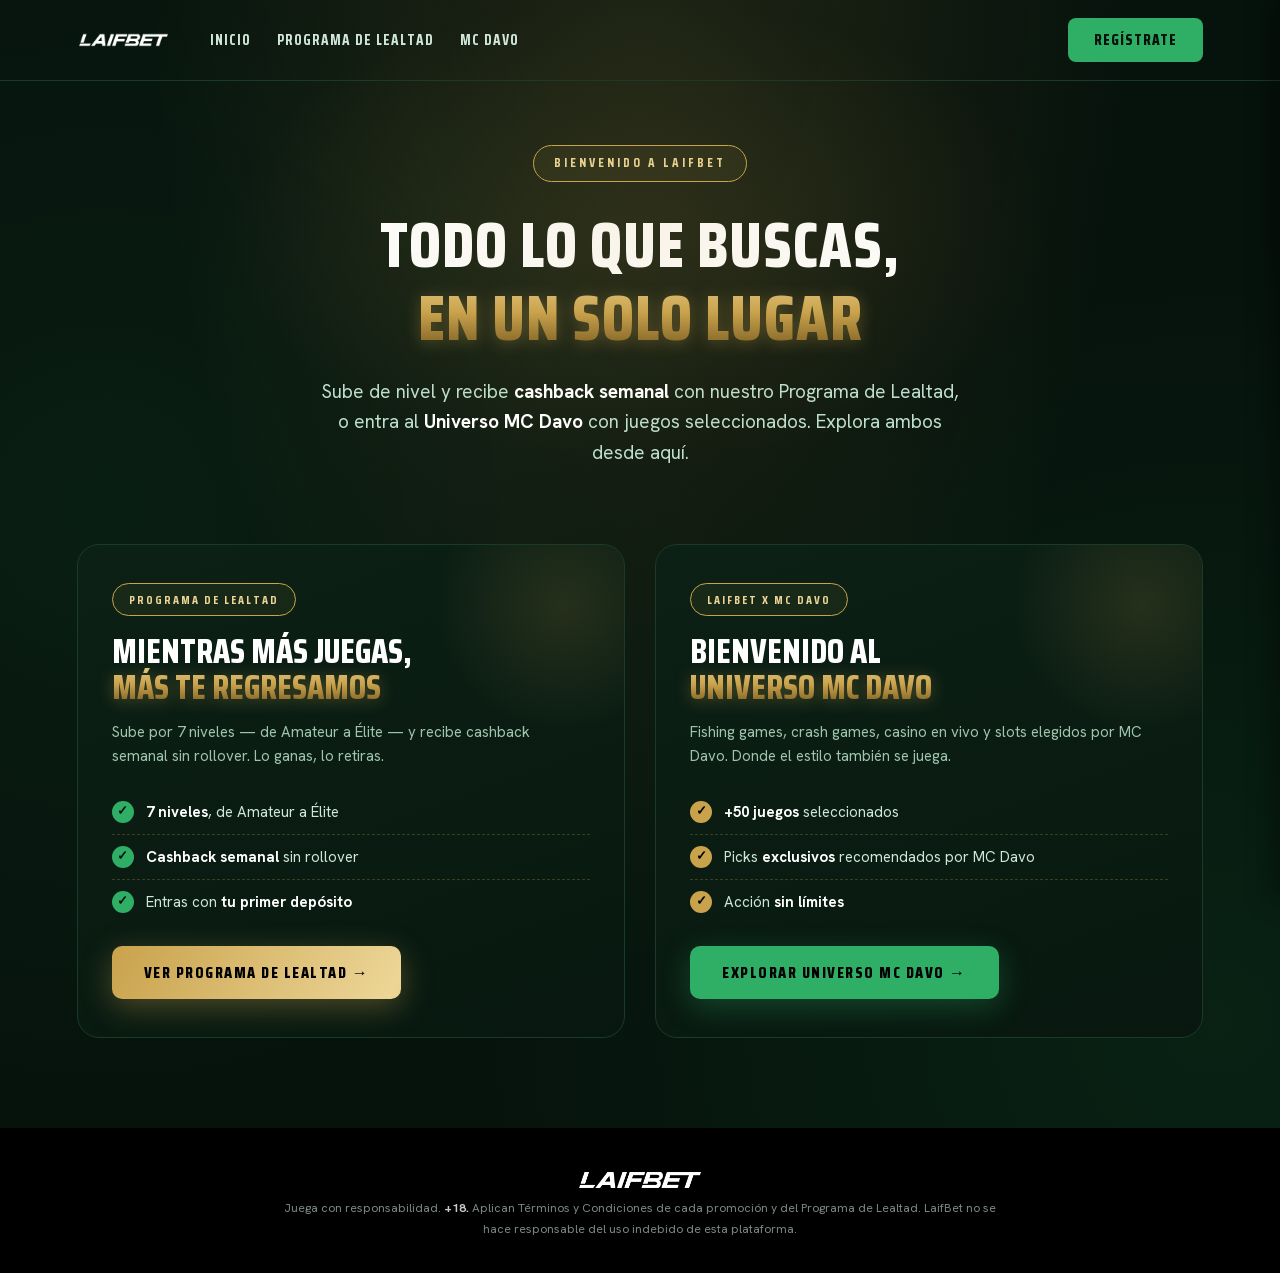
==== commit 9336076f: "Enhance HTML structure and styles across multiple pages for improved consistency and visual appeal -" ====
--- a/index.html
+++ b/index.html
@@ -14,7 +14,7 @@
 <body>
 
 <nav class="topbar" id="topbar">
-  <a href="index.html" class="logo"><img src="images/logo.webp" alt="LaifBet" style="height:26px;display:block"></a>
+  <a href="index.html" class="logo"><img src="images/logo.webp" alt="LaifBet"></a>
   <div class="main-nav">
     <a href="#inicio">Inicio</a>
     <a href="loyalty-program.html">Programa de Lealtad</a>
@@ -33,7 +33,7 @@
 </div>
 
 <header class="hero" id="inicio">
-  <div class="kicker">Bienvenido a LaifBet</div>
+  <div class="kicker badge">Bienvenido a LaifBet</div>
   <h1>Todo lo que buscas,<br><span class="gold">en un solo lugar</span></h1>
   <p class="sub">Sube de nivel y recibe <b>cashback semanal</b> con nuestro Programa de Lealtad, o entra al <b>Universo MC Davo</b> con juegos seleccionados. Explora ambos desde aquí.</p>
 </header>
@@ -42,7 +42,7 @@
   <div class="hub-grid">
 
     <article class="hub-card loyalty">
-      <div class="hub-badge">Programa de Lealtad</div>
+      <div class="hub-badge badge">Programa de Lealtad</div>
       <h2>Mientras más juegas,<br><span class="gold">más te regresamos</span></h2>
       <p>Sube por 7 niveles — de Amateur a Élite — y recibe cashback semanal sin rollover. Lo ganas, lo retiras.</p>
       <ul class="checklist">
@@ -50,11 +50,11 @@
         <li><span class="check">✓</span><span><b>Cashback semanal</b> sin rollover</span></li>
         <li><span class="check">✓</span><span>Entras con <b>tu primer depósito</b></span></li>
       </ul>
-      <a class="btn-cta" href="loyalty-program.html">Ver Programa de Lealtad →</a>
+      <a class="btn-gold btn-cta" href="loyalty-program.html">Ver Programa de Lealtad →</a>
     </article>
 
     <article class="hub-card mcdavo">
-      <div class="hub-badge">LaifBet x MC Davo</div>
+      <div class="hub-badge badge">LaifBet x MC Davo</div>
       <h2>Bienvenido al<br><span class="gold">Universo MC Davo</span></h2>
       <p>Fishing games, crash games, casino en vivo y slots elegidos por MC Davo. Donde el estilo también se juega.</p>
       <ul class="checklist">
@@ -62,14 +62,14 @@
         <li><span class="check">✓</span><span>Picks <b>exclusivos</b> recomendados por MC Davo</span></li>
         <li><span class="check">✓</span><span>Acción <b>sin límites</b></span></li>
       </ul>
-      <a class="btn-cta alt" href="mcddavo.html">Explorar Universo MC Davo →</a>
+      <a class="btn-gold btn-cta alt" href="mcddavo.html">Explorar Universo MC Davo →</a>
     </article>
 
   </div>
 </section>
 
 <footer>
-  <a href="index.html" class="logo"><img src="images/logo.webp" alt="LaifBet" style="height:36px;display:block;margin:0 auto"></a>
+  <a href="index.html" class="logo"><img src="images/logo.webp" alt="LaifBet"></a>
   <p class="legal">Juega con responsabilidad. <b>+18.</b> Aplican Términos y Condiciones de cada promoción y del Programa de Lealtad. LaifBet no se hace responsable del uso indebido de esta plataforma.</p>
 </footer>
 
--- a/css/base.css
+++ b/css/base.css
@@ -14,12 +14,16 @@
     radial-gradient(circle at 95% 80%, rgba(15,80,43,.25), transparent 50%);}
 a{color:inherit}
 .gold{background:linear-gradient(180deg,var(--oro-brillo) 0%,var(--oro) 45%,#8a6b2a 75%,var(--oro-brillo) 100%);-webkit-background-clip:text;background-clip:text;color:transparent;filter:drop-shadow(0 2px 8px rgba(201,162,76,.35))}
+.gold-soft{background:linear-gradient(180deg,var(--oro-brillo),var(--oro));-webkit-background-clip:text;background-clip:text;color:transparent}
+.badge{border:1px solid var(--oro);color:var(--oro-brillo);font-family:'Saira Condensed',sans-serif;font-style:normal;font-weight:700;text-transform:uppercase;border-radius:30px;background:rgba(201,162,76,.07)}
 
 /* ===== NAVBAR ===== */
 .topbar{display:flex;align-items:center;gap:40px;padding:18px 6vw;position:fixed;top:0;left:0;width:100%;z-index:100;border-bottom:1px solid var(--borde);background:transparent;transition:background .3s ease,border-color .3s ease}
 .topbar.scrolled{background:rgba(0,0,0,.92);border-bottom-color:var(--oro);backdrop-filter:blur(6px)}
 .logo{font-family:'Saira Condensed',sans-serif;font-style:normal;font-weight:800;font-size:28px;letter-spacing:1px;white-space:nowrap;text-decoration:none}
 .logo span{color:var(--verde-luz)}
+.logo img{height:26px;display:block}
+footer .logo img{height:36px;display:block;margin:0 auto}
 .main-nav{display:flex;gap:26px}
 .main-nav a{font-family:'Saira Condensed',sans-serif;font-style:normal;font-weight:700;text-transform:uppercase;letter-spacing:1px;font-size:15px;color:#cfe6d8;text-decoration:none;padding:6px 0}
 .main-nav a:hover,.main-nav a.active{color:var(--verde-luz)}
@@ -30,7 +34,7 @@
 .mobile-nav{position:fixed;top:0;right:0;height:100vh;height:100dvh;width:min(80vw,320px);display:flex;flex-direction:column;background:var(--verde-osc);border-left:1px solid var(--borde);padding:90px 24px 24px;transform:translateX(100%);transition:transform .3s ease;z-index:200;overflow-y:auto;box-shadow:-8px 0 24px rgba(0,0,0,.35)}
 .mobile-nav a{padding:14px 0;font-family:'Saira Condensed',sans-serif;font-style:normal;font-weight:700;text-transform:uppercase;letter-spacing:1px;font-size:15px;color:#cfe6d8;border-bottom:1px solid var(--borde);text-decoration:none}
 .mobile-nav a.active{color:var(--verde-luz)}
-.mobile-nav .nav-cta{display:inline-block;order:-1;margin-bottom:14px;text-align:center;border-bottom:none;background:var(--oro);color:var(--negro)}
+.mobile-nav .nav-cta{display:block;width:100%;order:-1;margin-bottom:14px;padding:14px 26px;text-align:center;border-bottom:none;background:var(--oro);color:var(--negro)}
 .mobile-nav .nav-cta:hover{background:var(--oro-brillo)}
 .topbar.open + .mobile-nav{transform:translateX(0)}
 @media(max-width:900px){
@@ -43,13 +47,14 @@
 .hero{text-align:center;padding:60px 6vw 80px;position:relative}
 .hero::before{content:"";position:absolute;top:-100px;left:50%;transform:translateX(-50%);width:min(900px,100vw);height:500px;
   background:radial-gradient(ellipse, rgba(201,162,76,.12) 0%, transparent 65%);pointer-events:none}
-.hero .kicker{display:inline-block;border:1px solid var(--oro);color:var(--oro-brillo);font-family:'Saira Condensed',sans-serif;font-style:normal;font-weight:700;letter-spacing:3px;text-transform:uppercase;font-size:13px;padding:7px 20px;border-radius:30px;margin-bottom:26px;background:rgba(201,162,76,.07)}
+.hero .kicker{display:inline-block;letter-spacing:3px;font-size:13px;padding:7px 20px;margin-bottom:26px}
 .hero h1{font-family:'Saira Condensed',sans-serif;font-style:normal;font-weight:800;text-transform:uppercase;font-size:clamp(46px,8vw,92px);line-height:1.1;letter-spacing:1px}
 .hero .sub{max-width:640px;margin:22px auto 0;font-size:19px;color:#bfe0cc}
 .hero .sub b{color:#fff}
 .hero .ctas{margin-top:36px;display:flex;gap:14px;justify-content:center;flex-wrap:wrap}
-.btn-oro{background:linear-gradient(120deg,var(--oro) 0%,var(--oro-brillo) 50%,var(--oro) 100%);background-size:200%;color:var(--negro);font-family:'Saira Condensed',sans-serif;font-style:normal;font-weight:800;text-transform:uppercase;letter-spacing:1.5px;font-size:19px;padding:16px 46px;border-radius:10px;text-decoration:none;box-shadow:0 8px 30px rgba(201,162,76,.35);transition:.3s;display:inline-block}
-.btn-oro:hover{background-position:100%;transform:translateY(-2px)}
+.btn-gold{background:linear-gradient(120deg,var(--oro) 0%,var(--oro-brillo) 50%,var(--oro) 100%);background-size:200%;color:var(--negro);font-family:'Saira Condensed',sans-serif;font-style:normal;font-weight:800;text-transform:uppercase;border-radius:10px;text-decoration:none;box-shadow:0 8px 30px rgba(201,162,76,.35);transition:.3s}
+.btn-gold:hover{background-position:100%;transform:translateY(-2px)}
+.btn-oro{letter-spacing:1.5px;font-size:19px;padding:16px 46px;display:inline-block}
 .btn-ghost{border:1px solid var(--verde-luz);color:var(--verde-luz);font-family:'Saira Condensed',sans-serif;font-style:normal;font-weight:700;text-transform:uppercase;letter-spacing:1.5px;font-size:19px;padding:16px 36px;border-radius:10px;text-decoration:none;transition:.2s;display:inline-block}
 .btn-ghost:hover{background:rgba(47,174,102,.12)}
 .hero .req{margin-top:26px;font-size:14px;color:#7fae93}
--- a/css/index.css
+++ b/css/index.css
@@ -10,7 +10,7 @@
 .hub-card{background:linear-gradient(160deg,var(--panel),#081810);border:1px solid var(--borde);border-radius:22px;padding:38px 34px;display:flex;flex-direction:column;position:relative;overflow:hidden;transition:.25s}
 .hub-card:hover{border-color:var(--oro);transform:translateY(-4px)}
 .hub-card::after{content:"";position:absolute;right:-70px;top:-70px;width:260px;height:260px;border-radius:50%;background:radial-gradient(circle,rgba(201,162,76,.14),transparent 70%);pointer-events:none}
-.hub-badge{display:inline-flex;align-self:flex-start;align-items:center;gap:8px;border:1px solid var(--oro);color:var(--oro-brillo);font-family:'Saira Condensed',sans-serif;font-style:normal;font-weight:700;letter-spacing:2px;text-transform:uppercase;font-size:12px;padding:6px 16px;border-radius:30px;background:rgba(201,162,76,.07);margin-bottom:18px}
+.hub-badge{display:inline-flex;align-self:flex-start;align-items:center;gap:8px;letter-spacing:2px;font-size:12px;padding:6px 16px;margin-bottom:18px}
 .hub-card h2{font-family:'Saira Condensed',sans-serif;font-style:normal;font-weight:800;text-transform:uppercase;font-size:clamp(26px,3vw,34px);line-height:1.05;margin-bottom:14px;padding-bottom:0}
 .hub-card p{color:#9fc4ad;font-size:15px;max-width:460px}
 .checklist{list-style:none;margin:22px 0;position:relative;z-index:2}
@@ -19,8 +19,7 @@
 .checklist li b{color:#fff}
 .check{flex-shrink:0;width:22px;height:22px;border-radius:50%;background:var(--verde-luz);color:var(--fondo);display:flex;align-items:center;justify-content:center;font-size:13px;font-weight:800;margin-top:1px}
 .hub-card.mcdavo .check{background:var(--oro);color:var(--negro)}
-.btn-cta{margin-top:auto;align-self:flex-start;background:linear-gradient(120deg,var(--oro) 0%,var(--oro-brillo) 50%,var(--oro) 100%);background-size:200%;color:var(--negro);font-family:'Saira Condensed',sans-serif;font-style:normal;font-weight:800;text-transform:uppercase;letter-spacing:1.5px;font-size:16px;padding:14px 32px;border-radius:10px;text-decoration:none;box-shadow:0 8px 30px rgba(201,162,76,.3);transition:.3s;position:relative;z-index:2}
-.btn-cta:hover{background-position:100%;transform:translateY(-2px)}
+.btn-cta{margin-top:auto;align-self:flex-start;letter-spacing:1.5px;font-size:16px;padding:14px 32px;position:relative;z-index:2}
 .btn-cta.alt{background:var(--verde-luz);box-shadow:0 8px 30px rgba(47,174,102,.3)}
 .btn-cta.alt:hover{background:var(--oro);color:var(--negro)}
 
